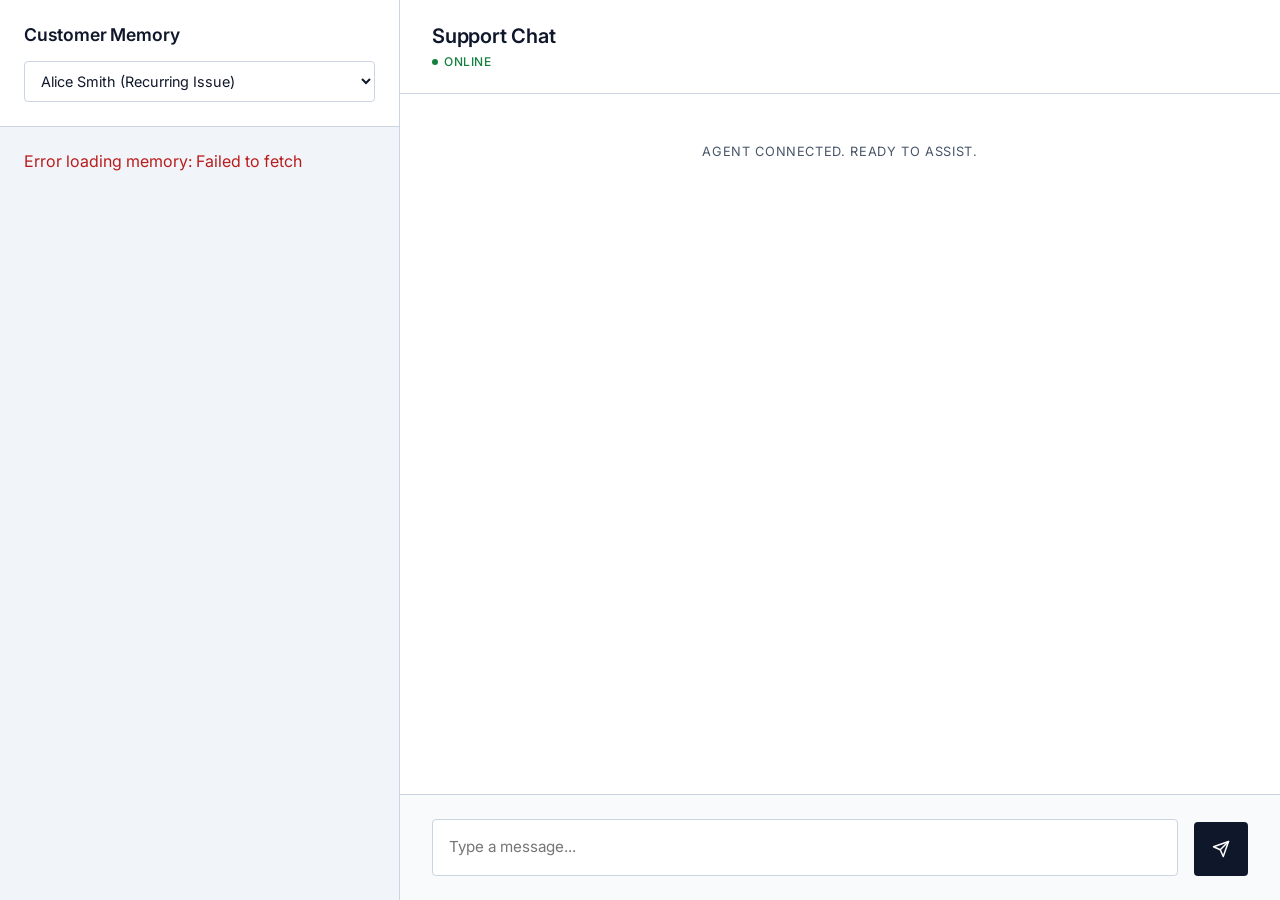
==== frontend/index.html @ 828a056e "Initial commit: Customer Support Agent UI and Backend" ====
<!DOCTYPE html>
<html lang="en">
<head>
    <meta charset="UTF-8">
    <meta name="viewport" content="width=device-width, initial-scale=1.0">
    <title>AI Support Agent</title>
    <link href="https://fonts.googleapis.com/css2?family=Inter:wght@300;400;500;600;700&display=swap" rel="stylesheet">
    <link rel="stylesheet" href="style.css?v=2">
</head>
<body>
    <div class="app-container">
        <!-- Sidebar / Memory Card -->
        <aside class="memory-panel glass-panel">
            <header>
                <h2>Customer Memory</h2>
                <div class="customer-selector">
                    <select id="customer-select">
                        <option value="cust-101">Alice Smith (Recurring Issue)</option>
                        <option value="cust-102">Bob Jones (Frustrated)</option>
                        <option value="cust-103">Charlie Brown (New Customer)</option>
                        <option value="cust-104">Diana Prince (Normal)</option>
                        <option value="cust-105">Eve Adams (Quirky Env)</option>
                    </select>
                </div>
            </header>
            
            <div class="memory-content" id="memory-content">
                <!-- Populated by JS -->
                <div class="loading-state">Select a customer...</div>
            </div>
        </aside>

        <!-- Main Chat Area -->
        <main class="chat-panel glass-panel">
            <header class="chat-header">
                <div>
                    <h1>Support Chat</h1>
                    <span class="status-indicator">Online</span>
                </div>
                <div id="escalation-banner" class="escalation-banner hidden">
                    <svg width="20" height="20" viewBox="0 0 24 24" fill="none" stroke="currentColor" stroke-width="2" stroke-linecap="round" stroke-linejoin="round"><path d="M10.29 3.86L1.82 18a2 2 0 0 0 1.71 3h16.94a2 2 0 0 0 1.71-3L13.71 3.86a2 2 0 0 0-3.42 0z"></path><line x1="12" y1="9" x2="12" y2="13"></line><line x1="12" y1="17" x2="12.01" y2="17"></line></svg>
                    Escalation Triggered
                </div>
            </header>

            <div class="chat-history" id="chat-history">
                <div class="message system">
                    <p>Agent connected. Ready to assist.</p>
                </div>
            </div>

            <div class="chat-input-area">
                <textarea id="message-input" placeholder="Type a message..." rows="1"></textarea>
                <button id="send-btn" class="primary-btn">
                    <svg width="18" height="18" viewBox="0 0 24 24" fill="none" stroke="currentColor" stroke-width="2" stroke-linecap="round" stroke-linejoin="round"><line x1="22" y1="2" x2="11" y2="13"></line><polygon points="22 2 15 22 11 13 2 9 22 2"></polygon></svg>
                </button>
            </div>
        </main>
    </div>

    <!-- Escalation Modal -->
    <div id="escalation-modal" class="modal-overlay hidden">
        <div class="modal-content glass-panel">
            <h2>Human Handoff Required</h2>
            <div id="escalation-summary" class="markdown-body"></div>
            <button id="close-modal" class="secondary-btn">Close</button>
        </div>
    </div>

    <script src="app.js?v=2"></script>
</body>
</html>
---- frontend/style.css ----
:root {
    --bg-color: #f8fafc;
    --panel-bg: #ffffff;
    --panel-border: #cbd5e1;
    --text-main: #0f172a;
    --text-muted: #475569;
    --accent: #0f172a;
    --accent-hover: #334155;
    --user-msg: #f1f5f9;
    --agent-msg: #ffffff;
    --danger: #b91c1c;
    --success: #15803d;
    --warning: #b45309;
    --warning-bg: #fef3c7;
    --highlight-bg: #e0f2fe;
}

* {
    box-sizing: border-box;
    margin: 0;
    padding: 0;
}

body {
    font-family: 'Inter', -apple-system, BlinkMacSystemFont, "Segoe UI", Roboto, sans-serif;
    background-color: var(--bg-color);
    color: var(--text-main);
    height: 100vh;
    display: flex;
    justify-content: center;
    align-items: center;
    overflow: hidden;
}

.app-container {
    display: flex;
    width: 100vw;
    height: 100vh;
    /* Corporate layout often uses full bleed or very structured grids */
    background: var(--bg-color);
}

/* Crisp Panels */
.glass-panel {
    background: var(--panel-bg);
    border-right: 1px solid var(--panel-border);
    /* Removed rounded corners and shadow for a minimalist corporate look */
}

/* Sidebar / Memory Card */
.memory-panel {
    flex: 1;
    min-width: 320px;
    max-width: 400px;
    display: flex;
    flex-direction: column;
    overflow: hidden;
    background: #f1f5f9;
}

.memory-panel header {
    padding: 24px;
    border-bottom: 1px solid var(--panel-border);
    background: var(--panel-bg);
}

.memory-panel header h2 {
    font-size: 1.1rem;
    font-weight: 600;
    margin-bottom: 16px;
    letter-spacing: -0.01em;
}

select {
    width: 100%;
    padding: 10px 12px;
    background: var(--panel-bg);
    border: 1px solid var(--panel-border);
    border-radius: 4px;
    color: var(--text-main);
    outline: none;
    font-family: inherit;
    font-size: 0.9rem;
    transition: border-color 0.2s;
}

select:focus {
    border-color: var(--accent);
}

.memory-content {
    padding: 24px;
    overflow-y: auto;
    flex: 1;
    display: flex;
    flex-direction: column;
    gap: 24px;
}

/* Info Cards inside Memory */
.info-section h3 {
    font-size: 0.75rem;
    text-transform: uppercase;
    letter-spacing: 0.05em;
    font-weight: 600;
    color: var(--text-muted);
    margin-bottom: 12px;
}

.data-card {
    background: var(--panel-bg);
    border: 1px solid var(--panel-border);
    border-radius: 4px;
    padding: 16px;
    font-size: 0.85rem;
    line-height: 1.5;
    box-shadow: 0 1px 2px rgba(0,0,0,0.02);
    transition: background-color 0.5s ease;
}

.data-card.highlight {
    animation: flashHighlight 2s ease-out;
}

@keyframes flashHighlight {
    0% { background-color: var(--highlight-bg); border-color: #38bdf8; transform: translateX(-4px); }
    10% { transform: translateX(0); }
    100% { background-color: var(--panel-bg); border-color: var(--panel-border); }
}

.badge {
    display: inline-block;
    padding: 4px 8px;
    border-radius: 4px;
    font-size: 0.7rem;
    font-weight: 600;
    background: #e2e8f0;
    color: var(--text-main);
    text-transform: uppercase;
    letter-spacing: 0.02em;
}
.badge.danger { background: #fee2e2; color: var(--danger); }
.badge.warning { background: #fef3c7; color: var(--warning); }

/* Main Chat Area */
.chat-panel {
    flex: 2;
    display: flex;
    flex-direction: column;
    border-right: none;
    background: var(--panel-bg);
}

.chat-header {
    padding: 24px 32px;
    border-bottom: 1px solid var(--panel-border);
    display: flex;
    justify-content: space-between;
    align-items: center;
}

.chat-header h1 {
    font-size: 1.25rem;
    font-weight: 600;
    letter-spacing: -0.01em;
}

.status-indicator {
    font-size: 0.75rem;
    font-weight: 500;
    color: var(--success);
    display: flex;
    align-items: center;
    gap: 6px;
    margin-top: 6px;
    text-transform: uppercase;
    letter-spacing: 0.05em;
}
.status-indicator::before {
    content: '';
    width: 6px;
    height: 6px;
    background: var(--success);
    border-radius: 50%;
}

.escalation-banner {
    display: flex;
    align-items: center;
    gap: 8px;
    background: var(--warning-bg);
    color: var(--warning);
    padding: 10px 16px;
    border-radius: 4px;
    border: 1px solid #fcd34d;
    font-size: 0.85rem;
    font-weight: 600;
    box-shadow: 0 1px 3px rgba(0,0,0,0.05);
}
.escalation-banner.hidden {
    display: none;
}

.chat-history {
    flex: 1;
    padding: 32px;
    overflow-y: auto;
    display: flex;
    flex-direction: column;
    gap: 24px;
    background: var(--panel-bg);
}

.message {
    max-width: 75%;
    padding: 16px 20px;
    border-radius: 4px;
    line-height: 1.6;
    font-size: 0.9rem;
    animation: fadeIn 0.2s ease-out;
}

.message p { margin-bottom: 12px; }
.message p:last-child { margin-bottom: 0; }

.message.user {
    align-self: flex-end;
    background: var(--user-msg);
    border: 1px solid var(--panel-border);
    color: var(--text-main);
}

.message.agent {
    align-self: flex-start;
    background: var(--agent-msg);
    border: 1px solid var(--panel-border);
    box-shadow: 0 1px 2px rgba(0,0,0,0.02);
}

.message.system {
    align-self: center;
    background: transparent;
    color: var(--text-muted);
    font-size: 0.8rem;
    border: none;
    text-transform: uppercase;
    letter-spacing: 0.05em;
}

.chat-input-area {
    padding: 24px 32px;
    border-top: 1px solid var(--panel-border);
    display: flex;
    gap: 16px;
    align-items: flex-end;
    background: var(--bg-color);
}

textarea {
    flex: 1;
    background: var(--panel-bg);
    border: 1px solid var(--panel-border);
    border-radius: 4px;
    color: var(--text-main);
    padding: 16px;
    font-family: inherit;
    font-size: 0.95rem;
    resize: none;
    outline: none;
    transition: border-color 0.2s;
    line-height: 1.5;
}
textarea:focus {
    border-color: var(--accent);
    box-shadow: 0 0 0 1px var(--accent);
}

.primary-btn {
    background: var(--accent);
    color: white;
    border: none;
    border-radius: 4px;
    width: 54px;
    height: 54px;
    display: flex;
    justify-content: center;
    align-items: center;
    cursor: pointer;
    transition: background-color 0.2s;
}
.primary-btn:hover {
    background: var(--accent-hover);
}
.primary-btn:disabled {
    background: var(--panel-border);
    cursor: not-allowed;
}

/* Typing Indicator Dots */
.typing-dots {
    display: flex;
    gap: 4px;
    align-items: center;
    height: 20px;
}
.typing-dots span {
    width: 6px;
    height: 6px;
    background: var(--text-muted);
    border-radius: 50%;
    animation: bounce 1.4s infinite ease-in-out both;
}
.typing-dots span:nth-child(1) { animation-delay: -0.32s; }
.typing-dots span:nth-child(2) { animation-delay: -0.16s; }

@keyframes bounce {
    0%, 80%, 100% { transform: scale(0); }
    40% { transform: scale(1); }
}

/* Modal */
.modal-overlay {
    position: fixed;
    top: 0; left: 0; right: 0; bottom: 0;
    background: rgba(15, 23, 42, 0.4);
    backdrop-filter: blur(4px);
    display: flex;
    justify-content: center;
    align-items: center;
    z-index: 100;
}
.modal-overlay.hidden {
    display: none;
}
.modal-content {
    background: var(--panel-bg);
    padding: 40px;
    width: 90%;
    max-width: 500px;
    border-radius: 6px;
    box-shadow: 0 20px 25px -5px rgba(0, 0, 0, 0.1), 0 10px 10px -5px rgba(0, 0, 0, 0.04);
    border: 1px solid var(--panel-border);
}
.modal-content h2 {
    color: var(--warning);
    margin-bottom: 24px;
    font-size: 1.25rem;
    font-weight: 600;
}
.markdown-body {
    white-space: pre-wrap;
    line-height: 1.6;
    margin-bottom: 32px;
    background: var(--bg-color);
    padding: 20px;
    border-radius: 4px;
    border: 1px solid var(--panel-border);
    font-size: 0.9rem;
}

.secondary-btn {
    background: transparent;
    color: var(--text-main);
    border: 1px solid var(--panel-border);
    padding: 10px 24px;
    border-radius: 4px;
    cursor: pointer;
    font-weight: 500;
    transition: 0.2s;
    width: 100%;
}
.secondary-btn:hover {
    background: var(--bg-color);
}

@keyframes fadeIn {
    from { opacity: 0; transform: translateY(4px); }
    to { opacity: 1; transform: translateY(0); }
}
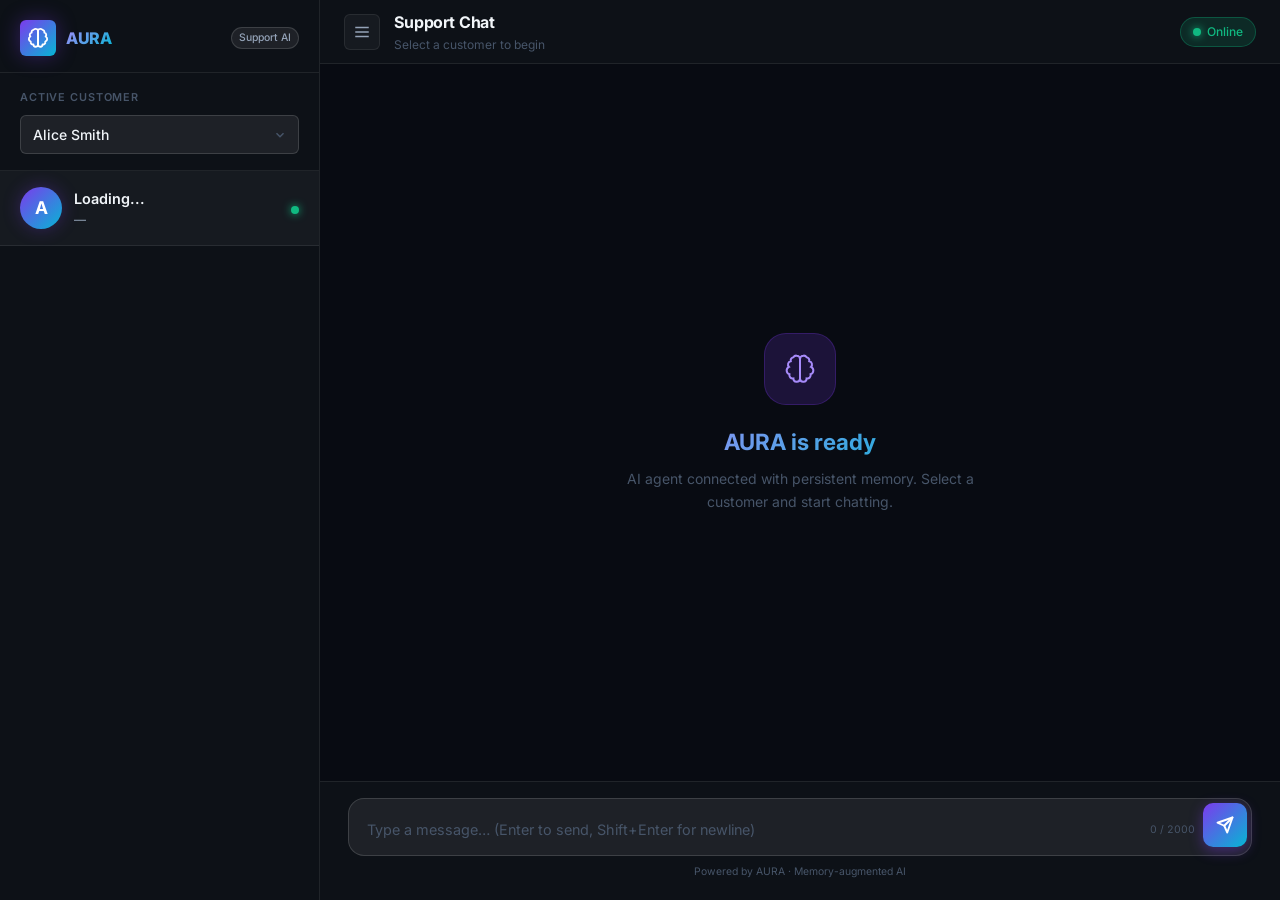
==== commit b0b482bb: "feat: premium dark UI redesign with glassmorphism and full backend connectivity" ====
--- a/frontend/index.html
+++ b/frontend/index.html
@@ -3,70 +3,199 @@
 <head>
     <meta charset="UTF-8">
     <meta name="viewport" content="width=device-width, initial-scale=1.0">
-    <title>AI Support Agent</title>
-    <link href="https://fonts.googleapis.com/css2?family=Inter:wght@300;400;500;600;700&display=swap" rel="stylesheet">
-    <link rel="stylesheet" href="style.css?v=2">
+    <title>AURA — AI Customer Support Agent</title>
+    <meta name="description" content="AURA: AI-powered customer support agent with persistent memory, smart escalation, and real-time context awareness.">
+    <link href="https://fonts.googleapis.com/css2?family=Inter:wght@300;400;500;600;700;800&family=JetBrains+Mono:wght@400;500&display=swap" rel="stylesheet">
+    <link rel="stylesheet" href="style.css">
 </head>
 <body>
-    <div class="app-container">
-        <!-- Sidebar / Memory Card -->
-        <aside class="memory-panel glass-panel">
-            <header>
-                <h2>Customer Memory</h2>
-                <div class="customer-selector">
+    <div class="app-wrapper">
+
+        <!-- ── Sidebar ─────────────────────────────────────────── -->
+        <aside class="sidebar" id="sidebar">
+
+            <!-- Brand -->
+            <div class="brand">
+                <div class="brand-icon">
+                    <svg width="22" height="22" viewBox="0 0 24 24" fill="none" stroke="currentColor" stroke-width="2" stroke-linecap="round" stroke-linejoin="round">
+                        <path d="M9.5 2A2.5 2.5 0 0 1 12 4.5v15a2.5 2.5 0 0 1-4.96-.46 2.5 2.5 0 0 1-2.96-3.08 3 3 0 0 1-.34-5.58 2.5 2.5 0 0 1 1.32-4.24 2.5 2.5 0 0 1 1.98-3A2.5 2.5 0 0 1 9.5 2Z"/>
+                        <path d="M14.5 2A2.5 2.5 0 0 0 12 4.5v15a2.5 2.5 0 0 0 4.96-.46 2.5 2.5 0 0 0 2.96-3.08 3 3 0 0 0 .34-5.58 2.5 2.5 0 0 0-1.32-4.24 2.5 2.5 0 0 0-1.98-3A2.5 2.5 0 0 0 14.5 2Z"/>
+                    </svg>
+                </div>
+                <span class="brand-name">AURA</span>
+                <span class="brand-tag">Support AI</span>
+            </div>
+
+            <!-- Customer Selector -->
+            <div class="sidebar-section">
+                <label class="section-label">Active Customer</label>
+                <div class="select-wrapper">
                     <select id="customer-select">
-                        <option value="cust-101">Alice Smith (Recurring Issue)</option>
-                        <option value="cust-102">Bob Jones (Frustrated)</option>
-                        <option value="cust-103">Charlie Brown (New Customer)</option>
-                        <option value="cust-104">Diana Prince (Normal)</option>
-                        <option value="cust-105">Eve Adams (Quirky Env)</option>
+                        <option value="cust-101">Alice Smith</option>
+                        <option value="cust-102">Bob Jones</option>
+                        <option value="cust-103">Charlie Brown</option>
+                        <option value="cust-104">Diana Prince</option>
+                        <option value="cust-105">Eve Adams</option>
                     </select>
+                    <svg class="select-chevron" width="14" height="14" viewBox="0 0 24 24" fill="none" stroke="currentColor" stroke-width="2.5"><polyline points="6 9 12 15 18 9"></polyline></svg>
+                </div>
+            </div>
+
+            <!-- Customer Profile Card -->
+            <div class="profile-card" id="profile-card">
+                <div class="profile-avatar" id="profile-avatar">A</div>
+                <div class="profile-info">
+                    <div class="profile-name" id="profile-name">Loading...</div>
+                    <div class="profile-meta" id="profile-plan">—</div>
+                </div>
+                <div class="profile-status">
+                    <div class="status-dot online"></div>
+                </div>
+            </div>
+
+            <!-- Environment Info -->
+            <div class="sidebar-section" id="env-section" style="display:none">
+                <label class="section-label">
+                    <svg width="12" height="12" viewBox="0 0 24 24" fill="none" stroke="currentColor" stroke-width="2"><rect x="2" y="3" width="20" height="14" rx="2"/><line x1="8" y1="21" x2="16" y2="21"/><line x1="12" y1="17" x2="12" y2="21"/></svg>
+                    Environment
+                </label>
+                <div class="env-grid" id="env-grid"></div>
+            </div>
+
+            <!-- Frustration Meter -->
+            <div class="sidebar-section" id="frustration-section" style="display:none">
+                <label class="section-label">
+                    <svg width="12" height="12" viewBox="0 0 24 24" fill="none" stroke="currentColor" stroke-width="2"><circle cx="12" cy="12" r="10"/><path d="M8 15s1.5 2 4 2 4-2 4-2"/><line x1="9" y1="9" x2="9.01" y2="9"/><line x1="15" y1="9" x2="15.01" y2="9"/></svg>
+                    Sentiment Score
+                </label>
+                <div class="frustration-meter">
+                    <div class="meter-bar">
+                        <div class="meter-fill" id="meter-fill"></div>
+                    </div>
+                    <div class="meter-labels">
+                        <span>Calm</span>
+                        <span id="frustration-value">—</span>
+                        <span>Critical</span>
+                    </div>
+                </div>
+            </div>
+
+            <!-- Memory Facts -->
+            <div class="sidebar-section memory-section" id="facts-section" style="display:none">
+                <label class="section-label">
+                    <svg width="12" height="12" viewBox="0 0 24 24" fill="none" stroke="currentColor" stroke-width="2"><path d="M9.5 2A2.5 2.5 0 0 1 12 4.5v15a2.5 2.5 0 0 1-4.96-.46 2.5 2.5 0 0 1-2.96-3.08 3 3 0 0 1-.34-5.58 2.5 2.5 0 0 1 1.32-4.24 2.5 2.5 0 0 1 1.98-3A2.5 2.5 0 0 1 9.5 2Z"/><path d="M14.5 2A2.5 2.5 0 0 0 12 4.5v15a2.5 2.5 0 0 0 4.96-.46 2.5 2.5 0 0 0 2.96-3.08 3 3 0 0 0 .34-5.58 2.5 2.5 0 0 0-1.32-4.24 2.5 2.5 0 0 0-1.98-3A2.5 2.5 0 0 0 14.5 2Z"/></svg>
+                    Memory Facts
+                    <span class="facts-count" id="facts-count">0</span>
+                </label>
+                <div class="facts-list" id="facts-list"></div>
+            </div>
+
+            <!-- Recent Tickets -->
+            <div class="sidebar-section" id="tickets-section" style="display:none">
+                <label class="section-label">
+                    <svg width="12" height="12" viewBox="0 0 24 24" fill="none" stroke="currentColor" stroke-width="2"><path d="M14.5 2H6a2 2 0 0 0-2 2v16a2 2 0 0 0 2 2h12a2 2 0 0 0 2-2V7.5L14.5 2z"/><polyline points="14 2 14 8 20 8"/></svg>
+                    Recent Tickets
+                </label>
+                <div class="tickets-list" id="tickets-list"></div>
+            </div>
+
+            <!-- Loading State -->
+            <div class="sidebar-loading" id="sidebar-loading">
+                <div class="pulse-ring"></div>
+                <span>Loading customer data…</span>
+            </div>
+        </aside>
+
+        <!-- ── Main Chat ────────────────────────────────────────── -->
+        <main class="chat-main">
+
+            <!-- Header -->
+            <header class="chat-header">
+                <div class="header-left">
+                    <button class="sidebar-toggle" id="sidebar-toggle" title="Toggle sidebar">
+                        <svg width="18" height="18" viewBox="0 0 24 24" fill="none" stroke="currentColor" stroke-width="2"><line x1="3" y1="12" x2="21" y2="12"/><line x1="3" y1="6" x2="21" y2="6"/><line x1="3" y1="18" x2="21" y2="18"/></svg>
+                    </button>
+                    <div class="header-title">
+                        <h1>Support Chat</h1>
+                        <div class="header-subtitle" id="header-customer-name">Select a customer to begin</div>
+                    </div>
+                </div>
+                <div class="header-right">
+                    <div class="online-pill" id="online-status">
+                        <span class="status-dot online"></span>
+                        <span>Online</span>
+                    </div>
+                    <div id="escalation-banner" class="escalation-pill hidden">
+                        <svg width="14" height="14" viewBox="0 0 24 24" fill="none" stroke="currentColor" stroke-width="2.5"><path d="M10.29 3.86L1.82 18a2 2 0 0 0 1.71 3h16.94a2 2 0 0 0 1.71-3L13.71 3.86a2 2 0 0 0-3.42 0z"/><line x1="12" y1="9" x2="12" y2="13"/><line x1="12" y1="17" x2="12.01" y2="17"/></svg>
+                        Escalation Triggered
+                    </div>
                 </div>
             </header>
-            
-            <div class="memory-content" id="memory-content">
-                <!-- Populated by JS -->
-                <div class="loading-state">Select a customer...</div>
-            </div>
-        </aside>
-
-        <!-- Main Chat Area -->
-        <main class="chat-panel glass-panel">
-            <header class="chat-header">
-                <div>
-                    <h1>Support Chat</h1>
-                    <span class="status-indicator">Online</span>
-                </div>
-                <div id="escalation-banner" class="escalation-banner hidden">
-                    <svg width="20" height="20" viewBox="0 0 24 24" fill="none" stroke="currentColor" stroke-width="2" stroke-linecap="round" stroke-linejoin="round"><path d="M10.29 3.86L1.82 18a2 2 0 0 0 1.71 3h16.94a2 2 0 0 0 1.71-3L13.71 3.86a2 2 0 0 0-3.42 0z"></path><line x1="12" y1="9" x2="12" y2="13"></line><line x1="12" y1="17" x2="12.01" y2="17"></line></svg>
-                    Escalation Triggered
-                </div>
-            </header>
-
-            <div class="chat-history" id="chat-history">
-                <div class="message system">
-                    <p>Agent connected. Ready to assist.</p>
-                </div>
-            </div>
-
-            <div class="chat-input-area">
-                <textarea id="message-input" placeholder="Type a message..." rows="1"></textarea>
-                <button id="send-btn" class="primary-btn">
-                    <svg width="18" height="18" viewBox="0 0 24 24" fill="none" stroke="currentColor" stroke-width="2" stroke-linecap="round" stroke-linejoin="round"><line x1="22" y1="2" x2="11" y2="13"></line><polygon points="22 2 15 22 11 13 2 9 22 2"></polygon></svg>
-                </button>
+
+            <!-- Chat Messages -->
+            <div class="chat-messages" id="chat-history">
+                <div class="welcome-state" id="welcome-state">
+                    <div class="welcome-icon">
+                        <svg width="32" height="32" viewBox="0 0 24 24" fill="none" stroke="currentColor" stroke-width="1.5">
+                            <path d="M9.5 2A2.5 2.5 0 0 1 12 4.5v15a2.5 2.5 0 0 1-4.96-.46 2.5 2.5 0 0 1-2.96-3.08 3 3 0 0 1-.34-5.58 2.5 2.5 0 0 1 1.32-4.24 2.5 2.5 0 0 1 1.98-3A2.5 2.5 0 0 1 9.5 2Z"/>
+                            <path d="M14.5 2A2.5 2.5 0 0 0 12 4.5v15a2.5 2.5 0 0 0 4.96-.46 2.5 2.5 0 0 0 2.96-3.08 3 3 0 0 0 .34-5.58 2.5 2.5 0 0 0-1.32-4.24 2.5 2.5 0 0 0-1.98-3A2.5 2.5 0 0 0 14.5 2Z"/>
+                        </svg>
+                    </div>
+                    <h2>AURA is ready</h2>
+                    <p>AI agent connected with persistent memory. Select a customer and start chatting.</p>
+                </div>
+            </div>
+
+            <!-- Input Area -->
+            <div class="chat-input-bar">
+                <div class="input-wrapper">
+                    <textarea
+                        id="message-input"
+                        placeholder="Type a message… (Enter to send, Shift+Enter for newline)"
+                        rows="1"
+                        maxlength="2000"
+                    ></textarea>
+                    <div class="input-actions">
+                        <span class="char-count" id="char-count">0 / 2000</span>
+                        <button id="send-btn" class="send-btn" title="Send message">
+                            <svg width="18" height="18" viewBox="0 0 24 24" fill="none" stroke="currentColor" stroke-width="2.5" stroke-linecap="round" stroke-linejoin="round">
+                                <line x1="22" y1="2" x2="11" y2="13"/>
+                                <polygon points="22 2 15 22 11 13 2 9 22 2"/>
+                            </svg>
+                        </button>
+                    </div>
+                </div>
+                <p class="input-hint">Powered by AURA · Memory-augmented AI</p>
             </div>
         </main>
     </div>
 
-    <!-- Escalation Modal -->
+    <!-- ── Escalation Modal ─────────────────────────────────────── -->
     <div id="escalation-modal" class="modal-overlay hidden">
-        <div class="modal-content glass-panel">
-            <h2>Human Handoff Required</h2>
-            <div id="escalation-summary" class="markdown-body"></div>
-            <button id="close-modal" class="secondary-btn">Close</button>
+        <div class="modal-box">
+            <div class="modal-header">
+                <div class="modal-icon warning">
+                    <svg width="22" height="22" viewBox="0 0 24 24" fill="none" stroke="currentColor" stroke-width="2.5"><path d="M10.29 3.86L1.82 18a2 2 0 0 0 1.71 3h16.94a2 2 0 0 0 1.71-3L13.71 3.86a2 2 0 0 0-3.42 0z"/><line x1="12" y1="9" x2="12" y2="13"/><line x1="12" y1="17" x2="12.01" y2="17"/></svg>
+                </div>
+                <div>
+                    <h2>Human Handoff Required</h2>
+                    <p class="modal-sub">This conversation has been flagged for escalation</p>
+                </div>
+                <button class="modal-close" id="close-modal">
+                    <svg width="18" height="18" viewBox="0 0 24 24" fill="none" stroke="currentColor" stroke-width="2.5"><line x1="18" y1="6" x2="6" y2="18"/><line x1="6" y1="6" x2="18" y2="18"/></svg>
+                </button>
+            </div>
+            <div class="modal-body">
+                <label class="section-label" style="margin-bottom:12px; display:block">Handoff Summary</label>
+                <div id="escalation-summary" class="summary-box"></div>
+            </div>
+            <div class="modal-footer">
+                <button id="close-modal-btn" class="btn-secondary">Dismiss</button>
+                <button class="btn-primary" onclick="document.getElementById('escalation-modal').classList.add('hidden')">Acknowledge</button>
+            </div>
         </div>
     </div>
 
-    <script src="app.js?v=2"></script>
+    <script src="app.js"></script>
 </body>
 </html>
--- a/frontend/style.css
+++ b/frontend/style.css
@@ -1,379 +1,726 @@
+/* ─── Design Tokens ─────────────────────────────────────────── */
 :root {
-    --bg-color: #f8fafc;
-    --panel-bg: #ffffff;
-    --panel-border: #cbd5e1;
-    --text-main: #0f172a;
-    --text-muted: #475569;
-    --accent: #0f172a;
-    --accent-hover: #334155;
-    --user-msg: #f1f5f9;
-    --agent-msg: #ffffff;
-    --danger: #b91c1c;
-    --success: #15803d;
-    --warning: #b45309;
-    --warning-bg: #fef3c7;
-    --highlight-bg: #e0f2fe;
-}
-
-* {
-    box-sizing: border-box;
-    margin: 0;
-    padding: 0;
-}
+    --bg:           #080b12;
+    --bg-2:         #0d1117;
+    --bg-3:         #111827;
+    --surface:      rgba(255,255,255,0.04);
+    --surface-2:    rgba(255,255,255,0.07);
+    --border:       rgba(255,255,255,0.08);
+    --border-2:     rgba(255,255,255,0.14);
+
+    --purple:       #7c3aed;
+    --purple-light: #a78bfa;
+    --purple-dim:   rgba(124,58,237,0.18);
+    --cyan:         #06b6d4;
+    --cyan-dim:     rgba(6,182,212,0.15);
+    --green:        #10b981;
+    --green-dim:    rgba(16,185,129,0.15);
+    --amber:        #f59e0b;
+    --amber-dim:    rgba(245,158,11,0.15);
+    --red:          #ef4444;
+    --red-dim:      rgba(239,68,68,0.15);
+
+    --text:         #f1f5f9;
+    --text-2:       #94a3b8;
+    --text-3:       #475569;
+
+    --radius-sm:    6px;
+    --radius:       10px;
+    --radius-lg:    16px;
+    --radius-xl:    22px;
+
+    --sidebar-w:    320px;
+    --header-h:     64px;
+}
+
+/* ─── Reset ─────────────────────────────────────────────────── */
+*, *::before, *::after { box-sizing: border-box; margin: 0; padding: 0; }
+
+html, body { height: 100%; }
 
 body {
-    font-family: 'Inter', -apple-system, BlinkMacSystemFont, "Segoe UI", Roboto, sans-serif;
-    background-color: var(--bg-color);
-    color: var(--text-main);
+    font-family: 'Inter', -apple-system, BlinkMacSystemFont, sans-serif;
+    background: var(--bg);
+    color: var(--text);
+    overflow: hidden;
+    line-height: 1.5;
+    -webkit-font-smoothing: antialiased;
+}
+
+/* ─── Layout ─────────────────────────────────────────────────── */
+.app-wrapper {
+    display: flex;
     height: 100vh;
-    display: flex;
+    width: 100vw;
+    overflow: hidden;
+}
+
+/* ─── Sidebar ────────────────────────────────────────────────── */
+.sidebar {
+    width: var(--sidebar-w);
+    min-width: var(--sidebar-w);
+    height: 100%;
+    background: var(--bg-2);
+    border-right: 1px solid var(--border);
+    display: flex;
+    flex-direction: column;
+    overflow-y: auto;
+    overflow-x: hidden;
+    transition: transform 0.3s cubic-bezier(.4,0,.2,1), min-width 0.3s, width 0.3s;
+    scrollbar-width: thin;
+    scrollbar-color: var(--border-2) transparent;
+    flex-shrink: 0;
+}
+
+.sidebar.collapsed {
+    width: 0;
+    min-width: 0;
+    overflow: hidden;
+}
+
+.sidebar::-webkit-scrollbar { width: 4px; }
+.sidebar::-webkit-scrollbar-track { background: transparent; }
+.sidebar::-webkit-scrollbar-thumb { background: var(--border-2); border-radius: 4px; }
+
+/* Brand */
+.brand {
+    display: flex;
+    align-items: center;
+    gap: 10px;
+    padding: 20px 20px 16px;
+    border-bottom: 1px solid var(--border);
+}
+.brand-icon {
+    width: 36px; height: 36px;
+    background: linear-gradient(135deg, var(--purple), var(--cyan));
+    border-radius: var(--radius-sm);
+    display: flex; align-items: center; justify-content: center;
+    color: white;
+    flex-shrink: 0;
+    box-shadow: 0 0 20px rgba(124,58,237,0.35);
+}
+.brand-name {
+    font-size: 1rem;
+    font-weight: 800;
+    letter-spacing: -0.02em;
+    background: linear-gradient(135deg, var(--purple-light), var(--cyan));
+    -webkit-background-clip: text;
+    -webkit-text-fill-color: transparent;
+}
+.brand-tag {
+    font-size: 0.65rem;
+    font-weight: 500;
+    background: var(--surface-2);
+    border: 1px solid var(--border-2);
+    color: var(--text-2);
+    padding: 2px 7px;
+    border-radius: 20px;
+    margin-left: auto;
+    flex-shrink: 0;
+}
+
+/* Sidebar Sections */
+.sidebar-section {
+    padding: 16px 20px;
+    border-bottom: 1px solid var(--border);
+}
+
+.section-label {
+    display: flex;
+    align-items: center;
+    gap: 6px;
+    font-size: 0.68rem;
+    font-weight: 600;
+    text-transform: uppercase;
+    letter-spacing: 0.08em;
+    color: var(--text-3);
+    margin-bottom: 10px;
+}
+
+/* Select */
+.select-wrapper {
+    position: relative;
+}
+.select-wrapper select {
+    width: 100%;
+    padding: 10px 36px 10px 12px;
+    background: var(--surface-2);
+    border: 1px solid var(--border-2);
+    border-radius: var(--radius-sm);
+    color: var(--text);
+    font-family: inherit;
+    font-size: 0.875rem;
+    font-weight: 500;
+    outline: none;
+    appearance: none;
+    cursor: pointer;
+    transition: border-color 0.2s, box-shadow 0.2s;
+}
+.select-wrapper select:focus {
+    border-color: var(--purple);
+    box-shadow: 0 0 0 3px var(--purple-dim);
+}
+.select-wrapper select option { background: var(--bg-3); }
+.select-chevron {
+    position: absolute; right: 12px; top: 50%;
+    transform: translateY(-50%);
+    color: var(--text-3);
+    pointer-events: none;
+}
+
+/* Profile Card */
+.profile-card {
+    display: flex;
+    align-items: center;
+    gap: 12px;
+    padding: 16px 20px;
+    border-bottom: 1px solid var(--border);
+    background: var(--surface);
+}
+.profile-avatar {
+    width: 42px; height: 42px;
+    border-radius: 50%;
+    background: linear-gradient(135deg, var(--purple), var(--cyan));
+    display: flex; align-items: center; justify-content: center;
+    font-size: 1.1rem;
+    font-weight: 700;
+    color: white;
+    flex-shrink: 0;
+    box-shadow: 0 0 18px rgba(124,58,237,0.3);
+}
+.profile-info { flex: 1; overflow: hidden; }
+.profile-name {
+    font-size: 0.9rem;
+    font-weight: 600;
+    white-space: nowrap;
+    overflow: hidden;
+    text-overflow: ellipsis;
+}
+.profile-meta { font-size: 0.75rem; color: var(--text-2); margin-top: 2px; }
+.profile-status { flex-shrink: 0; }
+
+.status-dot {
+    width: 8px; height: 8px;
+    border-radius: 50%;
+    display: inline-block;
+}
+.status-dot.online { background: var(--green); box-shadow: 0 0 8px var(--green); }
+.status-dot.away   { background: var(--amber); }
+.status-dot.busy   { background: var(--red); }
+
+/* Environment Grid */
+.env-grid {
+    display: grid;
+    grid-template-columns: 1fr 1fr;
+    gap: 8px;
+}
+.env-chip {
+    background: var(--surface);
+    border: 1px solid var(--border);
+    border-radius: var(--radius-sm);
+    padding: 8px 10px;
+}
+.env-chip-label { font-size: 0.63rem; color: var(--text-3); text-transform: uppercase; letter-spacing: 0.06em; }
+.env-chip-value { font-size: 0.78rem; color: var(--text); font-weight: 500; margin-top: 2px; white-space: nowrap; overflow: hidden; text-overflow: ellipsis; }
+
+/* Frustration Meter */
+.frustration-meter { padding-top: 4px; }
+.meter-bar {
+    height: 6px;
+    background: var(--surface-2);
+    border-radius: 10px;
+    overflow: hidden;
+    margin-bottom: 6px;
+}
+.meter-fill {
+    height: 100%;
+    border-radius: 10px;
+    transition: width 0.6s cubic-bezier(.4,0,.2,1), background 0.6s;
+    width: 0%;
+}
+.meter-labels {
+    display: flex;
+    justify-content: space-between;
+    font-size: 0.65rem;
+    color: var(--text-3);
+}
+#frustration-value { color: var(--text-2); font-weight: 600; }
+
+/* Facts */
+.memory-section { flex: 1; }
+.facts-count {
+    margin-left: auto;
+    background: var(--purple-dim);
+    color: var(--purple-light);
+    font-size: 0.65rem;
+    font-weight: 700;
+    padding: 1px 7px;
+    border-radius: 20px;
+    border: 1px solid rgba(124,58,237,0.3);
+}
+.facts-list { display: flex; flex-direction: column; gap: 8px; }
+.fact-card {
+    background: var(--surface);
+    border: 1px solid var(--border);
+    border-radius: var(--radius-sm);
+    padding: 10px 12px;
+    font-size: 0.8rem;
+    line-height: 1.5;
+    color: var(--text-2);
+    transition: border-color 0.3s;
+    animation: fadeSlideIn 0.4s ease-out;
+}
+.fact-card.new-fact {
+    border-color: var(--cyan);
+    background: var(--cyan-dim);
+    animation: newFactFlash 2.5s ease-out forwards;
+}
+@keyframes newFactFlash {
+    0%   { border-color: var(--cyan); background: var(--cyan-dim); }
+    100% { border-color: var(--border); background: var(--surface); }
+}
+.fact-type-badge {
+    display: inline-block;
+    font-size: 0.58rem;
+    font-weight: 700;
+    text-transform: uppercase;
+    letter-spacing: 0.07em;
+    padding: 2px 7px;
+    border-radius: 20px;
+    margin-bottom: 5px;
+    background: var(--surface-2);
+    color: var(--text-3);
+    border: 1px solid var(--border);
+}
+.fact-type-badge.worked_solution  { background: var(--green-dim); color: var(--green); border-color: rgba(16,185,129,0.3); }
+.fact-type-badge.failed_solution  { background: var(--red-dim); color: var(--red); border-color: rgba(239,68,68,0.3); }
+.fact-type-badge.env_detail       { background: var(--cyan-dim); color: var(--cyan); border-color: rgba(6,182,212,0.3); }
+.fact-type-badge.preference       { background: var(--purple-dim); color: var(--purple-light); border-color: rgba(124,58,237,0.3); }
+
+/* Tickets */
+.tickets-list { display: flex; flex-direction: column; gap: 8px; }
+.ticket-card {
+    background: var(--surface);
+    border: 1px solid var(--border);
+    border-radius: var(--radius-sm);
+    padding: 10px 12px;
+}
+.ticket-issue { font-size: 0.82rem; font-weight: 500; color: var(--text); }
+.ticket-status {
+    font-size: 0.7rem;
+    color: var(--text-3);
+    margin-top: 4px;
+    text-transform: capitalize;
+}
+
+/* Sidebar Loading */
+.sidebar-loading {
+    display: flex;
+    flex-direction: column;
+    align-items: center;
     justify-content: center;
+    gap: 12px;
+    padding: 32px 20px;
+    color: var(--text-3);
+    font-size: 0.8rem;
+}
+.pulse-ring {
+    width: 28px; height: 28px;
+    border: 2px solid var(--purple-dim);
+    border-top-color: var(--purple);
+    border-radius: 50%;
+    animation: spin 1s linear infinite;
+}
+@keyframes spin { to { transform: rotate(360deg); } }
+
+/* ─── Chat Main ───────────────────────────────────────────────── */
+.chat-main {
+    flex: 1;
+    display: flex;
+    flex-direction: column;
+    height: 100vh;
+    overflow: hidden;
+    background: var(--bg);
+}
+
+/* Header */
+.chat-header {
+    height: var(--header-h);
+    padding: 0 24px;
+    border-bottom: 1px solid var(--border);
+    display: flex;
     align-items: center;
-    overflow: hidden;
-}
-
-.app-container {
-    display: flex;
-    width: 100vw;
-    height: 100vh;
-    /* Corporate layout often uses full bleed or very structured grids */
-    background: var(--bg-color);
-}
-
-/* Crisp Panels */
-.glass-panel {
-    background: var(--panel-bg);
-    border-right: 1px solid var(--panel-border);
-    /* Removed rounded corners and shadow for a minimalist corporate look */
-}
-
-/* Sidebar / Memory Card */
-.memory-panel {
+    justify-content: space-between;
+    background: var(--bg-2);
+    flex-shrink: 0;
+}
+.header-left { display: flex; align-items: center; gap: 14px; }
+.sidebar-toggle {
+    width: 36px; height: 36px;
+    background: var(--surface);
+    border: 1px solid var(--border);
+    border-radius: var(--radius-sm);
+    color: var(--text-2);
+    cursor: pointer;
+    display: flex; align-items: center; justify-content: center;
+    transition: background 0.2s, color 0.2s;
+}
+.sidebar-toggle:hover { background: var(--surface-2); color: var(--text); }
+
+.header-title h1 {
+    font-size: 1rem;
+    font-weight: 700;
+    letter-spacing: -0.01em;
+    color: var(--text);
+}
+.header-subtitle { font-size: 0.75rem; color: var(--text-3); margin-top: 2px; }
+
+.header-right { display: flex; align-items: center; gap: 10px; }
+
+.online-pill {
+    display: flex; align-items: center; gap: 6px;
+    background: var(--green-dim);
+    border: 1px solid rgba(16,185,129,0.3);
+    border-radius: 20px;
+    padding: 5px 12px;
+    font-size: 0.75rem;
+    font-weight: 500;
+    color: var(--green);
+}
+.escalation-pill {
+    display: flex; align-items: center; gap: 6px;
+    background: var(--amber-dim);
+    border: 1px solid rgba(245,158,11,0.4);
+    border-radius: 20px;
+    padding: 5px 12px;
+    font-size: 0.75rem;
+    font-weight: 600;
+    color: var(--amber);
+    animation: pulseWarning 2s infinite;
+}
+.escalation-pill.hidden { display: none; }
+@keyframes pulseWarning {
+    0%, 100% { box-shadow: 0 0 0 0 rgba(245,158,11,0.3); }
+    50% { box-shadow: 0 0 0 6px rgba(245,158,11,0); }
+}
+
+/* Chat Messages */
+.chat-messages {
     flex: 1;
-    min-width: 320px;
-    max-width: 400px;
+    overflow-y: auto;
+    padding: 32px 28px;
     display: flex;
     flex-direction: column;
-    overflow: hidden;
-    background: #f1f5f9;
-}
-
-.memory-panel header {
-    padding: 24px;
-    border-bottom: 1px solid var(--panel-border);
-    background: var(--panel-bg);
-}
-
-.memory-panel header h2 {
-    font-size: 1.1rem;
-    font-weight: 600;
-    margin-bottom: 16px;
-    letter-spacing: -0.01em;
-}
-
-select {
-    width: 100%;
-    padding: 10px 12px;
-    background: var(--panel-bg);
-    border: 1px solid var(--panel-border);
-    border-radius: 4px;
-    color: var(--text-main);
+    gap: 20px;
+    scrollbar-width: thin;
+    scrollbar-color: var(--border) transparent;
+}
+.chat-messages::-webkit-scrollbar { width: 4px; }
+.chat-messages::-webkit-scrollbar-track { background: transparent; }
+.chat-messages::-webkit-scrollbar-thumb { background: var(--border-2); border-radius: 4px; }
+
+/* Welcome State */
+.welcome-state {
+    margin: auto;
+    text-align: center;
+    max-width: 360px;
+}
+.welcome-icon {
+    width: 72px; height: 72px;
+    margin: 0 auto 20px;
+    background: var(--purple-dim);
+    border: 1px solid rgba(124,58,237,0.25);
+    border-radius: var(--radius-xl);
+    display: flex; align-items: center; justify-content: center;
+    color: var(--purple-light);
+}
+.welcome-state h2 {
+    font-size: 1.4rem;
+    font-weight: 700;
+    margin-bottom: 10px;
+    background: linear-gradient(135deg, var(--purple-light), var(--cyan));
+    -webkit-background-clip: text;
+    -webkit-text-fill-color: transparent;
+}
+.welcome-state p { font-size: 0.875rem; color: var(--text-3); line-height: 1.6; }
+
+/* Messages */
+.message {
+    display: flex;
+    gap: 12px;
+    animation: fadeSlideIn 0.25s ease-out;
+    max-width: 80%;
+}
+@keyframes fadeSlideIn {
+    from { opacity: 0; transform: translateY(10px); }
+    to   { opacity: 1; transform: translateY(0); }
+}
+
+.message.user {
+    align-self: flex-end;
+    flex-direction: row-reverse;
+}
+.message.agent { align-self: flex-start; }
+.message.system { align-self: center; max-width: 100%; }
+
+.message-avatar {
+    width: 32px; height: 32px;
+    border-radius: 50%;
+    display: flex; align-items: center; justify-content: center;
+    font-size: 0.75rem;
+    font-weight: 700;
+    flex-shrink: 0;
+    margin-top: 2px;
+}
+.message.agent .message-avatar {
+    background: linear-gradient(135deg, var(--purple), var(--cyan));
+    color: white;
+    box-shadow: 0 0 14px rgba(124,58,237,0.35);
+}
+.message.user .message-avatar {
+    background: var(--surface-2);
+    border: 1px solid var(--border-2);
+    color: var(--text-2);
+}
+
+.message-bubble {
+    padding: 13px 16px;
+    border-radius: var(--radius);
+    font-size: 0.9rem;
+    line-height: 1.65;
+    max-width: 100%;
+}
+.message.user .message-bubble {
+    background: linear-gradient(135deg, var(--purple), #5b21b6);
+    color: white;
+    border-radius: var(--radius) var(--radius-sm) var(--radius) var(--radius);
+    box-shadow: 0 4px 20px rgba(124,58,237,0.3);
+}
+.message.agent .message-bubble {
+    background: var(--surface-2);
+    border: 1px solid var(--border-2);
+    color: var(--text);
+    border-radius: var(--radius-sm) var(--radius) var(--radius) var(--radius);
+}
+.message.system .message-bubble {
+    background: transparent;
+    color: var(--text-3);
+    font-size: 0.75rem;
+    text-align: center;
+    border: none;
+    padding: 4px 0;
+}
+
+.message-time {
+    font-size: 0.65rem;
+    color: var(--text-3);
+    margin-top: 5px;
+    text-align: right;
+}
+.message.agent .message-time { text-align: left; }
+
+/* Typing Indicator */
+.typing-dots {
+    display: flex;
+    gap: 5px;
+    align-items: center;
+    padding: 6px 4px;
+}
+.typing-dots span {
+    width: 7px; height: 7px;
+    background: var(--text-3);
+    border-radius: 50%;
+    animation: typingBounce 1.4s infinite ease-in-out;
+}
+.typing-dots span:nth-child(1) { animation-delay: -0.32s; }
+.typing-dots span:nth-child(2) { animation-delay: -0.16s; }
+@keyframes typingBounce {
+    0%, 80%, 100% { transform: scale(0.6); opacity: 0.4; }
+    40% { transform: scale(1); opacity: 1; }
+}
+
+/* Chat Input */
+.chat-input-bar {
+    padding: 16px 28px 20px;
+    border-top: 1px solid var(--border);
+    background: var(--bg-2);
+    flex-shrink: 0;
+}
+.input-wrapper {
+    display: flex;
+    gap: 0;
+    align-items: flex-end;
+    background: var(--surface-2);
+    border: 1px solid var(--border-2);
+    border-radius: var(--radius-lg);
+    padding: 4px 4px 4px 18px;
+    transition: border-color 0.2s, box-shadow 0.2s;
+}
+.input-wrapper:focus-within {
+    border-color: var(--purple);
+    box-shadow: 0 0 0 3px var(--purple-dim);
+}
+textarea {
+    flex: 1;
+    background: transparent;
+    border: none;
     outline: none;
+    color: var(--text);
     font-family: inherit;
     font-size: 0.9rem;
-    transition: border-color 0.2s;
-}
-
-select:focus {
-    border-color: var(--accent);
-}
-
-.memory-content {
-    padding: 24px;
-    overflow-y: auto;
-    flex: 1;
-    display: flex;
-    flex-direction: column;
-    gap: 24px;
-}
-
-/* Info Cards inside Memory */
-.info-section h3 {
-    font-size: 0.75rem;
-    text-transform: uppercase;
-    letter-spacing: 0.05em;
-    font-weight: 600;
-    color: var(--text-muted);
-    margin-bottom: 12px;
-}
-
-.data-card {
-    background: var(--panel-bg);
-    border: 1px solid var(--panel-border);
-    border-radius: 4px;
+    line-height: 1.6;
+    resize: none;
+    padding: 10px 0;
+    max-height: 160px;
+    scrollbar-width: thin;
+}
+textarea::placeholder { color: var(--text-3); }
+.input-actions {
+    display: flex;
+    align-items: flex-end;
+    gap: 8px;
+    padding-bottom: 4px;
+}
+.char-count {
+    font-size: 0.65rem;
+    color: var(--text-3);
+    font-variant-numeric: tabular-nums;
+    padding-bottom: 10px;
+}
+.send-btn {
+    width: 44px; height: 44px;
+    background: linear-gradient(135deg, var(--purple), var(--cyan));
+    border: none;
+    border-radius: var(--radius);
+    color: white;
+    cursor: pointer;
+    display: flex; align-items: center; justify-content: center;
+    transition: opacity 0.2s, transform 0.15s, box-shadow 0.2s;
+    box-shadow: 0 4px 14px rgba(124,58,237,0.4);
+    flex-shrink: 0;
+}
+.send-btn:hover { opacity: 0.9; transform: scale(1.05); box-shadow: 0 6px 18px rgba(124,58,237,0.5); }
+.send-btn:active { transform: scale(0.97); }
+.send-btn:disabled { opacity: 0.35; cursor: not-allowed; transform: none; }
+
+.input-hint {
+    font-size: 0.65rem;
+    color: var(--text-3);
+    text-align: center;
+    margin-top: 8px;
+}
+
+/* ─── Modal ──────────────────────────────────────────────────── */
+.modal-overlay {
+    position: fixed;
+    inset: 0;
+    background: rgba(8,11,18,0.7);
+    backdrop-filter: blur(8px);
+    display: flex;
+    align-items: center;
+    justify-content: center;
+    z-index: 200;
+    animation: fadeIn 0.2s ease-out;
+}
+.modal-overlay.hidden { display: none; }
+
+.modal-box {
+    background: var(--bg-2);
+    border: 1px solid var(--border-2);
+    border-radius: var(--radius-lg);
+    width: 90%;
+    max-width: 520px;
+    overflow: hidden;
+    box-shadow: 0 24px 48px rgba(0,0,0,0.5), 0 0 0 1px var(--border);
+    animation: slideUp 0.3s cubic-bezier(.4,0,.2,1);
+}
+@keyframes slideUp {
+    from { opacity: 0; transform: translateY(20px) scale(0.97); }
+    to   { opacity: 1; transform: translateY(0) scale(1); }
+}
+
+.modal-header {
+    display: flex;
+    align-items: flex-start;
+    gap: 16px;
+    padding: 24px 24px 20px;
+    border-bottom: 1px solid var(--border);
+}
+.modal-icon {
+    width: 44px; height: 44px;
+    border-radius: var(--radius-sm);
+    display: flex; align-items: center; justify-content: center;
+    flex-shrink: 0;
+}
+.modal-icon.warning { background: var(--amber-dim); color: var(--amber); border: 1px solid rgba(245,158,11,0.3); }
+.modal-header h2 { font-size: 1rem; font-weight: 700; color: var(--text); }
+.modal-sub { font-size: 0.8rem; color: var(--text-3); margin-top: 4px; }
+.modal-close {
+    margin-left: auto;
+    width: 32px; height: 32px;
+    background: var(--surface);
+    border: 1px solid var(--border);
+    border-radius: var(--radius-sm);
+    color: var(--text-3);
+    cursor: pointer;
+    display: flex; align-items: center; justify-content: center;
+    transition: background 0.2s, color 0.2s;
+    flex-shrink: 0;
+}
+.modal-close:hover { background: var(--red-dim); color: var(--red); border-color: rgba(239,68,68,0.3); }
+
+.modal-body { padding: 20px 24px; }
+.summary-box {
+    background: var(--surface);
+    border: 1px solid var(--border);
+    border-radius: var(--radius-sm);
     padding: 16px;
     font-size: 0.85rem;
-    line-height: 1.5;
-    box-shadow: 0 1px 2px rgba(0,0,0,0.02);
-    transition: background-color 0.5s ease;
-}
-
-.data-card.highlight {
-    animation: flashHighlight 2s ease-out;
-}
-
-@keyframes flashHighlight {
-    0% { background-color: var(--highlight-bg); border-color: #38bdf8; transform: translateX(-4px); }
-    10% { transform: translateX(0); }
-    100% { background-color: var(--panel-bg); border-color: var(--panel-border); }
-}
-
-.badge {
-    display: inline-block;
-    padding: 4px 8px;
-    border-radius: 4px;
-    font-size: 0.7rem;
+    line-height: 1.7;
+    color: var(--text-2);
+    white-space: pre-wrap;
+    max-height: 200px;
+    overflow-y: auto;
+}
+
+.modal-footer {
+    display: flex;
+    gap: 10px;
+    padding: 16px 24px 20px;
+    border-top: 1px solid var(--border);
+    justify-content: flex-end;
+}
+
+.btn-primary {
+    padding: 9px 20px;
+    background: linear-gradient(135deg, var(--purple), var(--cyan));
+    border: none;
+    border-radius: var(--radius-sm);
+    color: white;
+    font-family: inherit;
+    font-size: 0.875rem;
     font-weight: 600;
-    background: #e2e8f0;
-    color: var(--text-main);
-    text-transform: uppercase;
-    letter-spacing: 0.02em;
-}
-.badge.danger { background: #fee2e2; color: var(--danger); }
-.badge.warning { background: #fef3c7; color: var(--warning); }
-
-/* Main Chat Area */
-.chat-panel {
-    flex: 2;
-    display: flex;
-    flex-direction: column;
-    border-right: none;
-    background: var(--panel-bg);
-}
-
-.chat-header {
-    padding: 24px 32px;
-    border-bottom: 1px solid var(--panel-border);
-    display: flex;
-    justify-content: space-between;
-    align-items: center;
-}
-
-.chat-header h1 {
-    font-size: 1.25rem;
-    font-weight: 600;
-    letter-spacing: -0.01em;
-}
-
-.status-indicator {
-    font-size: 0.75rem;
+    cursor: pointer;
+    transition: opacity 0.2s;
+}
+.btn-primary:hover { opacity: 0.88; }
+
+.btn-secondary {
+    padding: 9px 20px;
+    background: var(--surface);
+    border: 1px solid var(--border-2);
+    border-radius: var(--radius-sm);
+    color: var(--text-2);
+    font-family: inherit;
+    font-size: 0.875rem;
     font-weight: 500;
-    color: var(--success);
-    display: flex;
-    align-items: center;
-    gap: 6px;
-    margin-top: 6px;
-    text-transform: uppercase;
-    letter-spacing: 0.05em;
-}
-.status-indicator::before {
-    content: '';
-    width: 6px;
-    height: 6px;
-    background: var(--success);
-    border-radius: 50%;
-}
-
-.escalation-banner {
-    display: flex;
-    align-items: center;
-    gap: 8px;
-    background: var(--warning-bg);
-    color: var(--warning);
-    padding: 10px 16px;
-    border-radius: 4px;
-    border: 1px solid #fcd34d;
-    font-size: 0.85rem;
-    font-weight: 600;
-    box-shadow: 0 1px 3px rgba(0,0,0,0.05);
-}
-.escalation-banner.hidden {
-    display: none;
-}
-
-.chat-history {
-    flex: 1;
-    padding: 32px;
-    overflow-y: auto;
-    display: flex;
-    flex-direction: column;
-    gap: 24px;
-    background: var(--panel-bg);
-}
-
-.message {
-    max-width: 75%;
-    padding: 16px 20px;
-    border-radius: 4px;
-    line-height: 1.6;
-    font-size: 0.9rem;
-    animation: fadeIn 0.2s ease-out;
-}
-
-.message p { margin-bottom: 12px; }
-.message p:last-child { margin-bottom: 0; }
-
-.message.user {
-    align-self: flex-end;
-    background: var(--user-msg);
-    border: 1px solid var(--panel-border);
-    color: var(--text-main);
-}
-
-.message.agent {
-    align-self: flex-start;
-    background: var(--agent-msg);
-    border: 1px solid var(--panel-border);
-    box-shadow: 0 1px 2px rgba(0,0,0,0.02);
-}
-
-.message.system {
-    align-self: center;
-    background: transparent;
-    color: var(--text-muted);
-    font-size: 0.8rem;
-    border: none;
-    text-transform: uppercase;
-    letter-spacing: 0.05em;
-}
-
-.chat-input-area {
-    padding: 24px 32px;
-    border-top: 1px solid var(--panel-border);
-    display: flex;
-    gap: 16px;
-    align-items: flex-end;
-    background: var(--bg-color);
-}
-
-textarea {
-    flex: 1;
-    background: var(--panel-bg);
-    border: 1px solid var(--panel-border);
-    border-radius: 4px;
-    color: var(--text-main);
-    padding: 16px;
-    font-family: inherit;
-    font-size: 0.95rem;
-    resize: none;
-    outline: none;
-    transition: border-color 0.2s;
-    line-height: 1.5;
-}
-textarea:focus {
-    border-color: var(--accent);
-    box-shadow: 0 0 0 1px var(--accent);
-}
-
-.primary-btn {
-    background: var(--accent);
-    color: white;
-    border: none;
-    border-radius: 4px;
-    width: 54px;
-    height: 54px;
-    display: flex;
-    justify-content: center;
-    align-items: center;
     cursor: pointer;
-    transition: background-color 0.2s;
-}
-.primary-btn:hover {
-    background: var(--accent-hover);
-}
-.primary-btn:disabled {
-    background: var(--panel-border);
-    cursor: not-allowed;
-}
-
-/* Typing Indicator Dots */
-.typing-dots {
-    display: flex;
-    gap: 4px;
-    align-items: center;
-    height: 20px;
-}
-.typing-dots span {
-    width: 6px;
-    height: 6px;
-    background: var(--text-muted);
-    border-radius: 50%;
-    animation: bounce 1.4s infinite ease-in-out both;
-}
-.typing-dots span:nth-child(1) { animation-delay: -0.32s; }
-.typing-dots span:nth-child(2) { animation-delay: -0.16s; }
-
-@keyframes bounce {
-    0%, 80%, 100% { transform: scale(0); }
-    40% { transform: scale(1); }
-}
-
-/* Modal */
-.modal-overlay {
-    position: fixed;
-    top: 0; left: 0; right: 0; bottom: 0;
-    background: rgba(15, 23, 42, 0.4);
-    backdrop-filter: blur(4px);
-    display: flex;
-    justify-content: center;
-    align-items: center;
-    z-index: 100;
-}
-.modal-overlay.hidden {
-    display: none;
-}
-.modal-content {
-    background: var(--panel-bg);
-    padding: 40px;
-    width: 90%;
-    max-width: 500px;
-    border-radius: 6px;
-    box-shadow: 0 20px 25px -5px rgba(0, 0, 0, 0.1), 0 10px 10px -5px rgba(0, 0, 0, 0.04);
-    border: 1px solid var(--panel-border);
-}
-.modal-content h2 {
-    color: var(--warning);
-    margin-bottom: 24px;
-    font-size: 1.25rem;
-    font-weight: 600;
-}
-.markdown-body {
-    white-space: pre-wrap;
-    line-height: 1.6;
-    margin-bottom: 32px;
-    background: var(--bg-color);
-    padding: 20px;
-    border-radius: 4px;
-    border: 1px solid var(--panel-border);
-    font-size: 0.9rem;
-}
-
-.secondary-btn {
-    background: transparent;
-    color: var(--text-main);
-    border: 1px solid var(--panel-border);
-    padding: 10px 24px;
-    border-radius: 4px;
-    cursor: pointer;
-    font-weight: 500;
-    transition: 0.2s;
-    width: 100%;
-}
-.secondary-btn:hover {
-    background: var(--bg-color);
-}
-
+    transition: background 0.2s, color 0.2s;
+}
+.btn-secondary:hover { background: var(--surface-2); color: var(--text); }
+
+/* ─── Animations ─────────────────────────────────────────────── */
 @keyframes fadeIn {
-    from { opacity: 0; transform: translateY(4px); }
-    to { opacity: 1; transform: translateY(0); }
-}
+    from { opacity: 0; }
+    to   { opacity: 1; }
+}
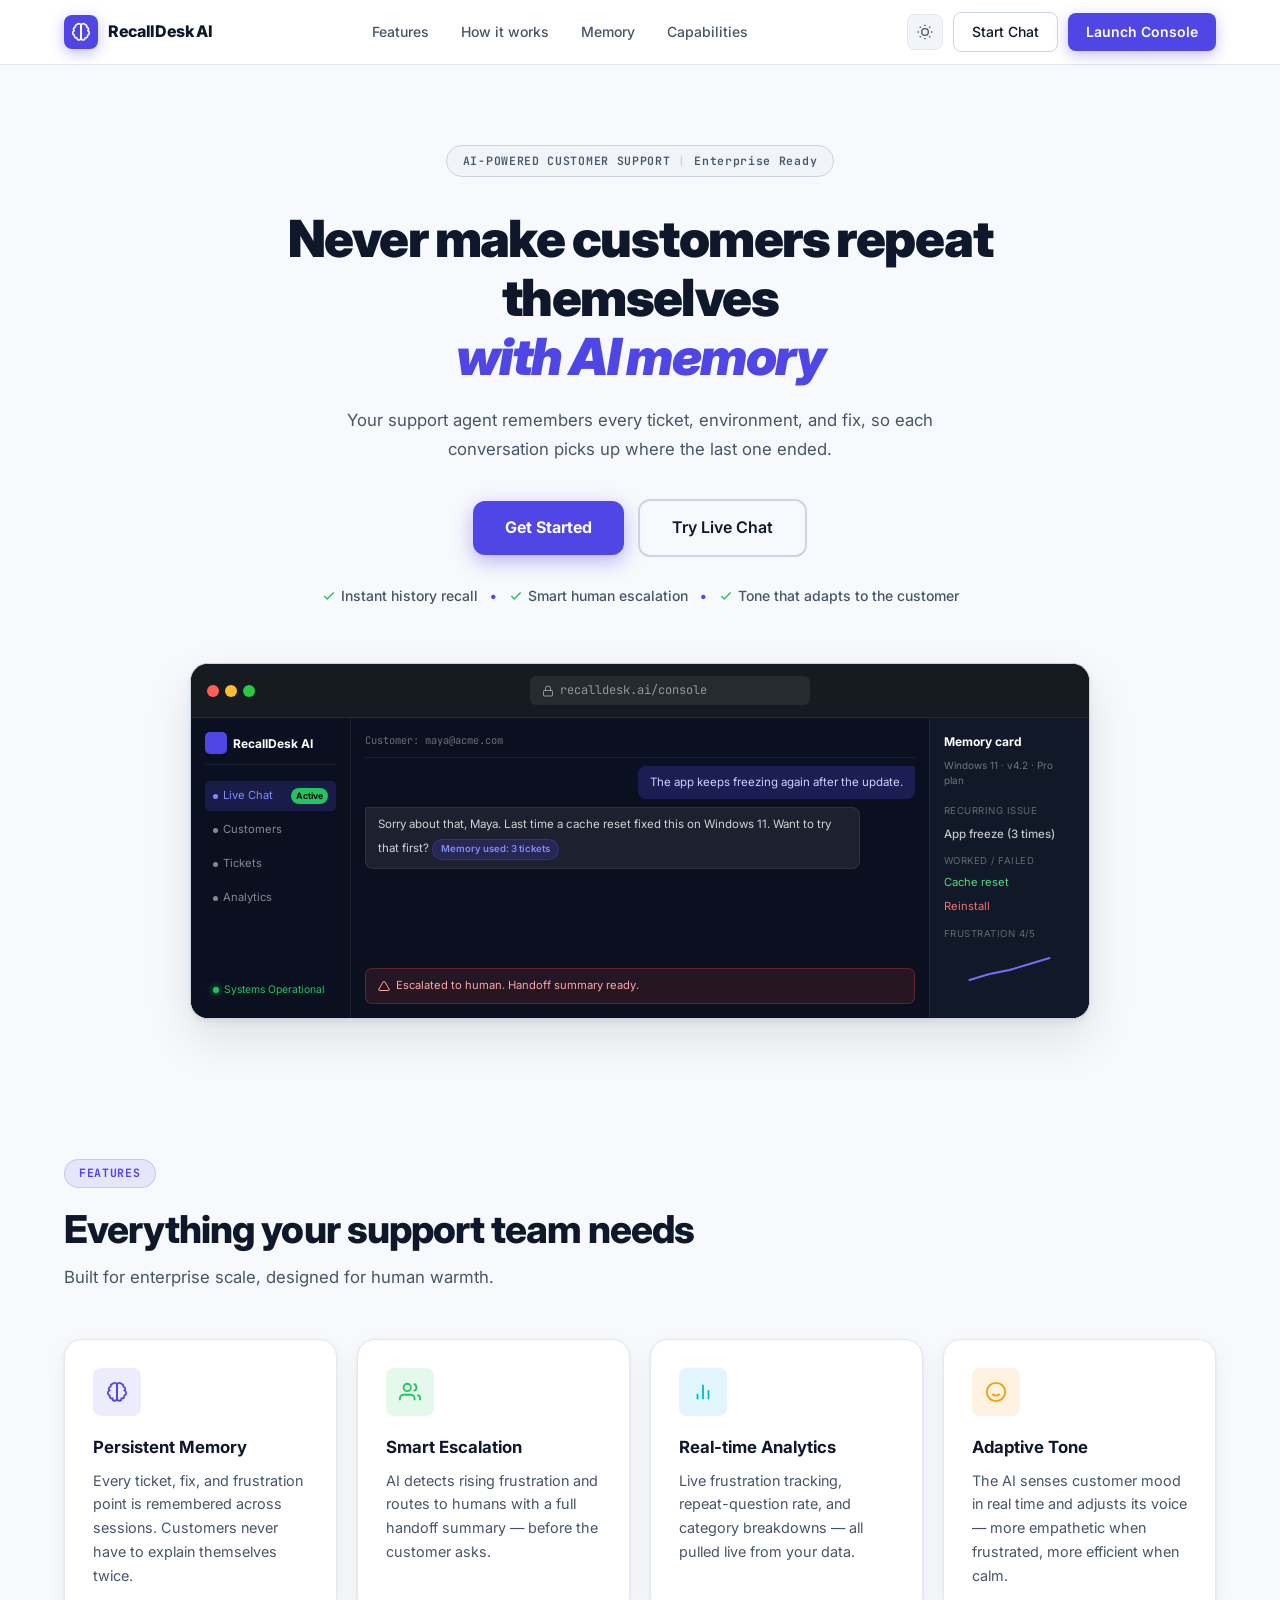
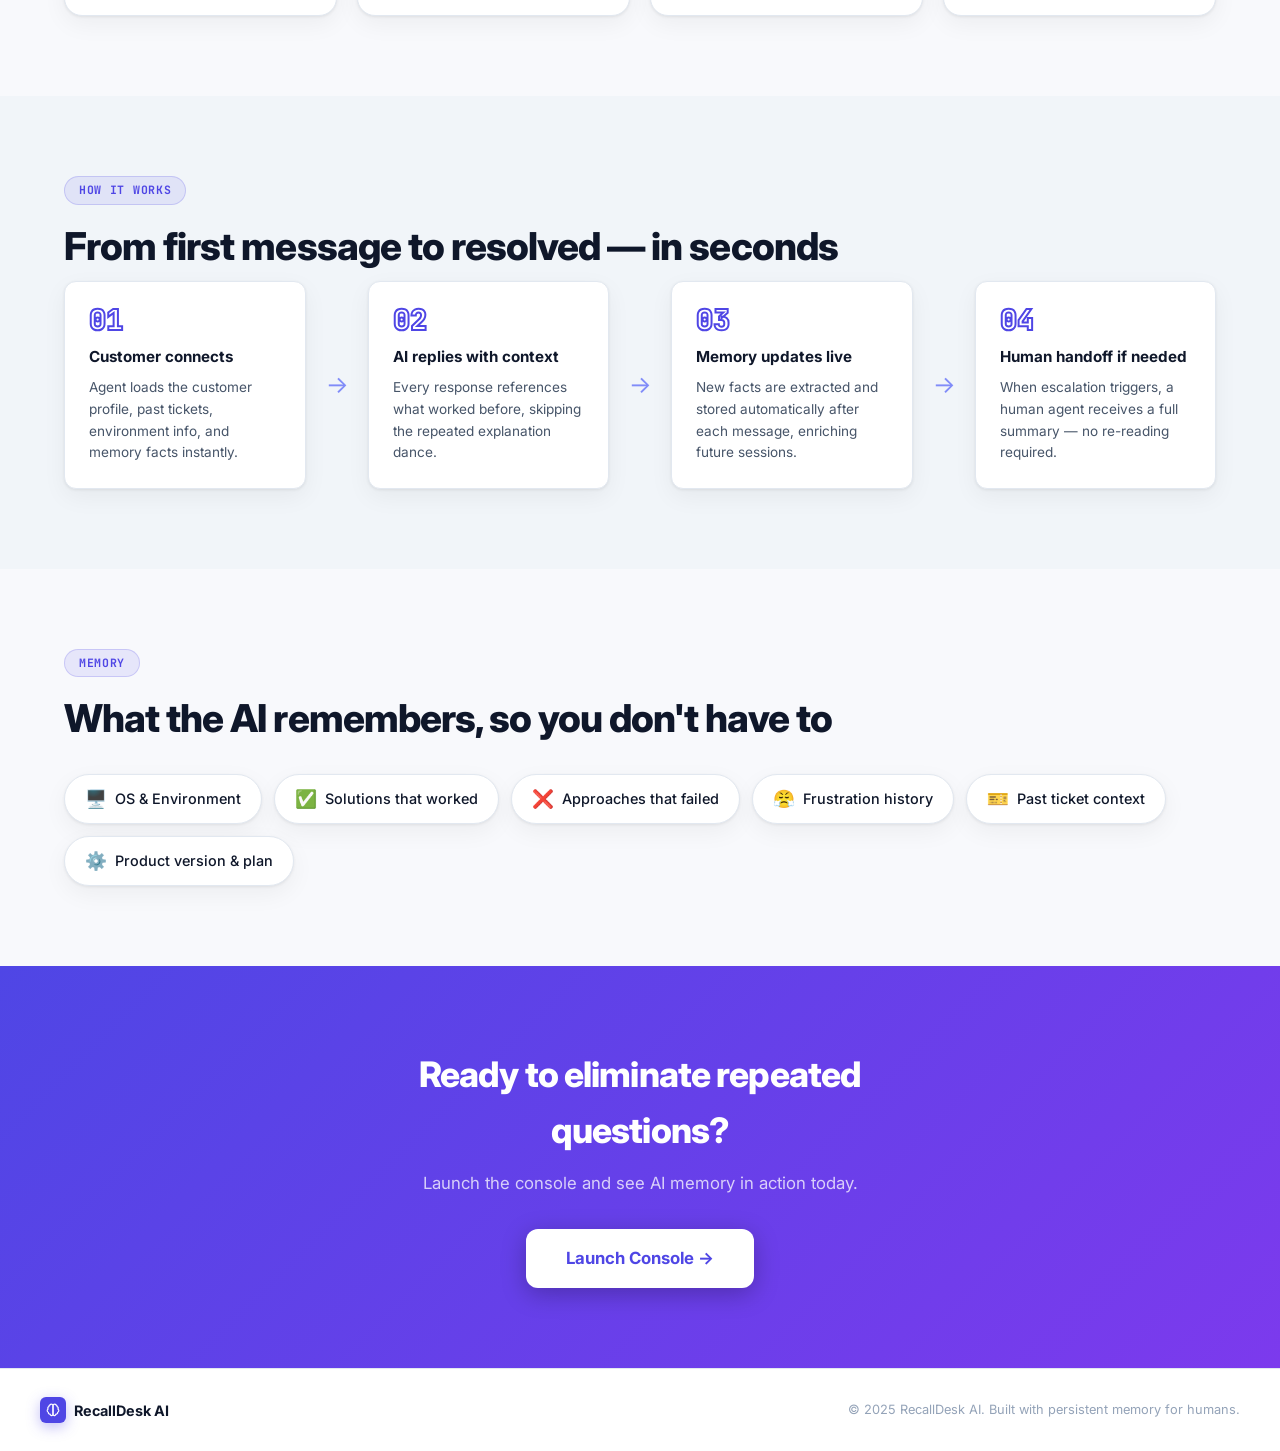
==== commit cfb320af: "feat: full UI redesign — landing page + console with 3-column layout, memory card, analytics" ====
--- a/frontend/index.html
+++ b/frontend/index.html
@@ -3,199 +3,258 @@
 <head>
     <meta charset="UTF-8">
     <meta name="viewport" content="width=device-width, initial-scale=1.0">
-    <title>AURA — AI Customer Support Agent</title>
-    <meta name="description" content="AURA: AI-powered customer support agent with persistent memory, smart escalation, and real-time context awareness.">
-    <link href="https://fonts.googleapis.com/css2?family=Inter:wght@300;400;500;600;700;800&family=JetBrains+Mono:wght@400;500&display=swap" rel="stylesheet">
-    <link rel="stylesheet" href="style.css">
+    <title>RecallDesk AI — Never Make Customers Repeat Themselves</title>
+    <meta name="description" content="RecallDesk AI: AI-powered customer support with persistent memory. Your agent remembers every ticket, environment, and fix so each conversation picks up where the last one ended.">
+    <link href="https://fonts.googleapis.com/css2?family=Inter:wght@300;400;500;600;700;800;900&family=JetBrains+Mono:wght@400;500&display=swap" rel="stylesheet">
+    <link rel="stylesheet" href="landing.css">
 </head>
-<body>
-    <div class="app-wrapper">
-
-        <!-- ── Sidebar ─────────────────────────────────────────── -->
-        <aside class="sidebar" id="sidebar">
-
-            <!-- Brand -->
-            <div class="brand">
-                <div class="brand-icon">
-                    <svg width="22" height="22" viewBox="0 0 24 24" fill="none" stroke="currentColor" stroke-width="2" stroke-linecap="round" stroke-linejoin="round">
+<body class="light-theme">
+
+    <!-- ── Navbar ────────────────────────────────────────────── -->
+    <nav class="navbar" id="navbar">
+        <div class="nav-inner">
+            <a href="/" class="nav-logo" id="nav-logo-link">
+                <div class="nav-logo-icon">
+                    <svg width="20" height="20" viewBox="0 0 24 24" fill="none" stroke="currentColor" stroke-width="2" stroke-linecap="round" stroke-linejoin="round">
                         <path d="M9.5 2A2.5 2.5 0 0 1 12 4.5v15a2.5 2.5 0 0 1-4.96-.46 2.5 2.5 0 0 1-2.96-3.08 3 3 0 0 1-.34-5.58 2.5 2.5 0 0 1 1.32-4.24 2.5 2.5 0 0 1 1.98-3A2.5 2.5 0 0 1 9.5 2Z"/>
                         <path d="M14.5 2A2.5 2.5 0 0 0 12 4.5v15a2.5 2.5 0 0 0 4.96-.46 2.5 2.5 0 0 0 2.96-3.08 3 3 0 0 0 .34-5.58 2.5 2.5 0 0 0-1.32-4.24 2.5 2.5 0 0 0-1.98-3A2.5 2.5 0 0 0 14.5 2Z"/>
                     </svg>
                 </div>
-                <span class="brand-name">AURA</span>
-                <span class="brand-tag">Support AI</span>
-            </div>
-
-            <!-- Customer Selector -->
-            <div class="sidebar-section">
-                <label class="section-label">Active Customer</label>
-                <div class="select-wrapper">
-                    <select id="customer-select">
-                        <option value="cust-101">Alice Smith</option>
-                        <option value="cust-102">Bob Jones</option>
-                        <option value="cust-103">Charlie Brown</option>
-                        <option value="cust-104">Diana Prince</option>
-                        <option value="cust-105">Eve Adams</option>
-                    </select>
-                    <svg class="select-chevron" width="14" height="14" viewBox="0 0 24 24" fill="none" stroke="currentColor" stroke-width="2.5"><polyline points="6 9 12 15 18 9"></polyline></svg>
-                </div>
-            </div>
-
-            <!-- Customer Profile Card -->
-            <div class="profile-card" id="profile-card">
-                <div class="profile-avatar" id="profile-avatar">A</div>
-                <div class="profile-info">
-                    <div class="profile-name" id="profile-name">Loading...</div>
-                    <div class="profile-meta" id="profile-plan">—</div>
-                </div>
-                <div class="profile-status">
-                    <div class="status-dot online"></div>
-                </div>
-            </div>
-
-            <!-- Environment Info -->
-            <div class="sidebar-section" id="env-section" style="display:none">
-                <label class="section-label">
-                    <svg width="12" height="12" viewBox="0 0 24 24" fill="none" stroke="currentColor" stroke-width="2"><rect x="2" y="3" width="20" height="14" rx="2"/><line x1="8" y1="21" x2="16" y2="21"/><line x1="12" y1="17" x2="12" y2="21"/></svg>
-                    Environment
-                </label>
-                <div class="env-grid" id="env-grid"></div>
-            </div>
-
-            <!-- Frustration Meter -->
-            <div class="sidebar-section" id="frustration-section" style="display:none">
-                <label class="section-label">
-                    <svg width="12" height="12" viewBox="0 0 24 24" fill="none" stroke="currentColor" stroke-width="2"><circle cx="12" cy="12" r="10"/><path d="M8 15s1.5 2 4 2 4-2 4-2"/><line x1="9" y1="9" x2="9.01" y2="9"/><line x1="15" y1="9" x2="15.01" y2="9"/></svg>
-                    Sentiment Score
-                </label>
-                <div class="frustration-meter">
-                    <div class="meter-bar">
-                        <div class="meter-fill" id="meter-fill"></div>
-                    </div>
-                    <div class="meter-labels">
-                        <span>Calm</span>
-                        <span id="frustration-value">—</span>
-                        <span>Critical</span>
-                    </div>
-                </div>
-            </div>
-
-            <!-- Memory Facts -->
-            <div class="sidebar-section memory-section" id="facts-section" style="display:none">
-                <label class="section-label">
-                    <svg width="12" height="12" viewBox="0 0 24 24" fill="none" stroke="currentColor" stroke-width="2"><path d="M9.5 2A2.5 2.5 0 0 1 12 4.5v15a2.5 2.5 0 0 1-4.96-.46 2.5 2.5 0 0 1-2.96-3.08 3 3 0 0 1-.34-5.58 2.5 2.5 0 0 1 1.32-4.24 2.5 2.5 0 0 1 1.98-3A2.5 2.5 0 0 1 9.5 2Z"/><path d="M14.5 2A2.5 2.5 0 0 0 12 4.5v15a2.5 2.5 0 0 0 4.96-.46 2.5 2.5 0 0 0 2.96-3.08 3 3 0 0 0 .34-5.58 2.5 2.5 0 0 0-1.32-4.24 2.5 2.5 0 0 0-1.98-3A2.5 2.5 0 0 0 14.5 2Z"/></svg>
-                    Memory Facts
-                    <span class="facts-count" id="facts-count">0</span>
-                </label>
-                <div class="facts-list" id="facts-list"></div>
-            </div>
-
-            <!-- Recent Tickets -->
-            <div class="sidebar-section" id="tickets-section" style="display:none">
-                <label class="section-label">
-                    <svg width="12" height="12" viewBox="0 0 24 24" fill="none" stroke="currentColor" stroke-width="2"><path d="M14.5 2H6a2 2 0 0 0-2 2v16a2 2 0 0 0 2 2h12a2 2 0 0 0 2-2V7.5L14.5 2z"/><polyline points="14 2 14 8 20 8"/></svg>
-                    Recent Tickets
-                </label>
-                <div class="tickets-list" id="tickets-list"></div>
-            </div>
-
-            <!-- Loading State -->
-            <div class="sidebar-loading" id="sidebar-loading">
-                <div class="pulse-ring"></div>
-                <span>Loading customer data…</span>
-            </div>
-        </aside>
-
-        <!-- ── Main Chat ────────────────────────────────────────── -->
-        <main class="chat-main">
-
-            <!-- Header -->
-            <header class="chat-header">
-                <div class="header-left">
-                    <button class="sidebar-toggle" id="sidebar-toggle" title="Toggle sidebar">
-                        <svg width="18" height="18" viewBox="0 0 24 24" fill="none" stroke="currentColor" stroke-width="2"><line x1="3" y1="12" x2="21" y2="12"/><line x1="3" y1="6" x2="21" y2="6"/><line x1="3" y1="18" x2="21" y2="18"/></svg>
-                    </button>
-                    <div class="header-title">
-                        <h1>Support Chat</h1>
-                        <div class="header-subtitle" id="header-customer-name">Select a customer to begin</div>
-                    </div>
-                </div>
-                <div class="header-right">
-                    <div class="online-pill" id="online-status">
-                        <span class="status-dot online"></span>
-                        <span>Online</span>
-                    </div>
-                    <div id="escalation-banner" class="escalation-pill hidden">
-                        <svg width="14" height="14" viewBox="0 0 24 24" fill="none" stroke="currentColor" stroke-width="2.5"><path d="M10.29 3.86L1.82 18a2 2 0 0 0 1.71 3h16.94a2 2 0 0 0 1.71-3L13.71 3.86a2 2 0 0 0-3.42 0z"/><line x1="12" y1="9" x2="12" y2="13"/><line x1="12" y1="17" x2="12.01" y2="17"/></svg>
-                        Escalation Triggered
-                    </div>
-                </div>
-            </header>
-
-            <!-- Chat Messages -->
-            <div class="chat-messages" id="chat-history">
-                <div class="welcome-state" id="welcome-state">
-                    <div class="welcome-icon">
-                        <svg width="32" height="32" viewBox="0 0 24 24" fill="none" stroke="currentColor" stroke-width="1.5">
-                            <path d="M9.5 2A2.5 2.5 0 0 1 12 4.5v15a2.5 2.5 0 0 1-4.96-.46 2.5 2.5 0 0 1-2.96-3.08 3 3 0 0 1-.34-5.58 2.5 2.5 0 0 1 1.32-4.24 2.5 2.5 0 0 1 1.98-3A2.5 2.5 0 0 1 9.5 2Z"/>
-                            <path d="M14.5 2A2.5 2.5 0 0 0 12 4.5v15a2.5 2.5 0 0 0 4.96-.46 2.5 2.5 0 0 0 2.96-3.08 3 3 0 0 0 .34-5.58 2.5 2.5 0 0 0-1.32-4.24 2.5 2.5 0 0 0-1.98-3A2.5 2.5 0 0 0 14.5 2Z"/>
-                        </svg>
-                    </div>
-                    <h2>AURA is ready</h2>
-                    <p>AI agent connected with persistent memory. Select a customer and start chatting.</p>
-                </div>
-            </div>
-
-            <!-- Input Area -->
-            <div class="chat-input-bar">
-                <div class="input-wrapper">
-                    <textarea
-                        id="message-input"
-                        placeholder="Type a message… (Enter to send, Shift+Enter for newline)"
-                        rows="1"
-                        maxlength="2000"
-                    ></textarea>
-                    <div class="input-actions">
-                        <span class="char-count" id="char-count">0 / 2000</span>
-                        <button id="send-btn" class="send-btn" title="Send message">
-                            <svg width="18" height="18" viewBox="0 0 24 24" fill="none" stroke="currentColor" stroke-width="2.5" stroke-linecap="round" stroke-linejoin="round">
-                                <line x1="22" y1="2" x2="11" y2="13"/>
-                                <polygon points="22 2 15 22 11 13 2 9 22 2"/>
-                            </svg>
-                        </button>
-                    </div>
-                </div>
-                <p class="input-hint">Powered by AURA · Memory-augmented AI</p>
-            </div>
-        </main>
-    </div>
-
-    <!-- ── Escalation Modal ─────────────────────────────────────── -->
-    <div id="escalation-modal" class="modal-overlay hidden">
-        <div class="modal-box">
-            <div class="modal-header">
-                <div class="modal-icon warning">
-                    <svg width="22" height="22" viewBox="0 0 24 24" fill="none" stroke="currentColor" stroke-width="2.5"><path d="M10.29 3.86L1.82 18a2 2 0 0 0 1.71 3h16.94a2 2 0 0 0 1.71-3L13.71 3.86a2 2 0 0 0-3.42 0z"/><line x1="12" y1="9" x2="12" y2="13"/><line x1="12" y1="17" x2="12.01" y2="17"/></svg>
-                </div>
-                <div>
-                    <h2>Human Handoff Required</h2>
-                    <p class="modal-sub">This conversation has been flagged for escalation</p>
-                </div>
-                <button class="modal-close" id="close-modal">
-                    <svg width="18" height="18" viewBox="0 0 24 24" fill="none" stroke="currentColor" stroke-width="2.5"><line x1="18" y1="6" x2="6" y2="18"/><line x1="6" y1="6" x2="18" y2="18"/></svg>
+                <span class="nav-logo-text">RecallDesk AI</span>
+            </a>
+
+            <div class="nav-links" id="nav-links">
+                <a href="#features" class="nav-link" id="nav-features">Features</a>
+                <a href="#how-it-works" class="nav-link" id="nav-how">How it works</a>
+                <a href="#memory" class="nav-link" id="nav-memory">Memory</a>
+                <a href="#capabilities" class="nav-link" id="nav-capabilities">Capabilities</a>
+            </div>
+
+            <div class="nav-actions">
+                <button class="theme-toggle" id="theme-toggle" title="Toggle theme" aria-label="Toggle dark/light mode">
+                    <svg class="icon-sun" width="16" height="16" viewBox="0 0 24 24" fill="none" stroke="currentColor" stroke-width="2"><circle cx="12" cy="12" r="5"/><line x1="12" y1="1" x2="12" y2="3"/><line x1="12" y1="21" x2="12" y2="23"/><line x1="4.22" y1="4.22" x2="5.64" y2="5.64"/><line x1="18.36" y1="18.36" x2="19.78" y2="19.78"/><line x1="1" y1="12" x2="3" y2="12"/><line x1="21" y1="12" x2="23" y2="12"/><line x1="4.22" y1="19.78" x2="5.64" y2="18.36"/><line x1="18.36" y1="5.64" x2="19.78" y2="4.22"/></svg>
+                    <svg class="icon-moon" width="16" height="16" viewBox="0 0 24 24" fill="none" stroke="currentColor" stroke-width="2"><path d="M21 12.79A9 9 0 1 1 11.21 3 7 7 0 0 0 21 12.79z"/></svg>
                 </button>
-            </div>
-            <div class="modal-body">
-                <label class="section-label" style="margin-bottom:12px; display:block">Handoff Summary</label>
-                <div id="escalation-summary" class="summary-box"></div>
-            </div>
-            <div class="modal-footer">
-                <button id="close-modal-btn" class="btn-secondary">Dismiss</button>
-                <button class="btn-primary" onclick="document.getElementById('escalation-modal').classList.add('hidden')">Acknowledge</button>
-            </div>
-        </div>
-    </div>
-
-    <script src="app.js"></script>
+                <a href="/console.html" class="btn-outline" id="btn-start-chat">Start Chat</a>
+                <a href="/console.html" class="btn-primary-nav" id="btn-launch-console">Launch Console</a>
+            </div>
+        </div>
+    </nav>
+
+    <!-- ── Hero ─────────────────────────────────────────────── -->
+    <section class="hero" id="hero">
+        <div class="hero-inner">
+            <div class="hero-badge" id="hero-badge">
+                <span>AI-POWERED CUSTOMER SUPPORT</span>
+                <span class="badge-sep">|</span>
+                <span>Enterprise Ready</span>
+            </div>
+
+            <h1 class="hero-headline" id="hero-headline">
+                Never make customers repeat themselves
+                <span class="hero-accent">with AI memory</span>
+            </h1>
+
+            <p class="hero-sub" id="hero-sub">
+                Your support agent remembers every ticket, environment, and fix, so each<br>
+                conversation picks up where the last one ended.
+            </p>
+
+            <div class="hero-cta" id="hero-cta">
+                <a href="/console.html" class="btn-hero-primary" id="btn-get-started">Get Started</a>
+                <a href="/console.html" class="btn-hero-outline" id="btn-try-chat">Try Live Chat</a>
+            </div>
+
+            <div class="trust-points" id="trust-points">
+                <span class="trust-item">
+                    <svg width="14" height="14" viewBox="0 0 24 24" fill="none" stroke="#22c55e" stroke-width="2.5"><polyline points="20 6 9 17 4 12"/></svg>
+                    Instant history recall
+                </span>
+                <span class="trust-dot">•</span>
+                <span class="trust-item">
+                    <svg width="14" height="14" viewBox="0 0 24 24" fill="none" stroke="#22c55e" stroke-width="2.5"><polyline points="20 6 9 17 4 12"/></svg>
+                    Smart human escalation
+                </span>
+                <span class="trust-dot">•</span>
+                <span class="trust-item">
+                    <svg width="14" height="14" viewBox="0 0 24 24" fill="none" stroke="#22c55e" stroke-width="2.5"><polyline points="20 6 9 17 4 12"/></svg>
+                    Tone that adapts to the customer
+                </span>
+            </div>
+        </div>
+
+        <!-- Browser Mockup -->
+        <div class="browser-mockup" id="browser-mockup">
+            <div class="browser-chrome">
+                <div class="browser-dots">
+                    <span class="bdot red"></span>
+                    <span class="bdot yellow"></span>
+                    <span class="bdot green"></span>
+                </div>
+                <div class="browser-url">
+                    <svg width="12" height="12" viewBox="0 0 24 24" fill="none" stroke="currentColor" stroke-width="2"><rect x="3" y="11" width="18" height="11" rx="2" ry="2"/><path d="M7 11V7a5 5 0 0 1 10 0v4"/></svg>
+                    recalldesk.ai/console
+                </div>
+            </div>
+            <div class="browser-content">
+                <div class="preview-sidebar">
+                    <div class="preview-logo">
+                        <div class="preview-logo-dot"></div>
+                        <span>RecallDesk AI</span>
+                    </div>
+                    <div class="preview-nav-item active">
+                        <span class="pni-dot"></span> Live Chat
+                        <span class="preview-badge">Active</span>
+                    </div>
+                    <div class="preview-nav-item"><span class="pni-dot"></span> Customers</div>
+                    <div class="preview-nav-item"><span class="pni-dot"></span> Tickets</div>
+                    <div class="preview-nav-item"><span class="pni-dot"></span> Analytics</div>
+                    <div class="preview-status">
+                        <span class="preview-status-dot"></span> Systems Operational
+                    </div>
+                </div>
+                <div class="preview-chat">
+                    <div class="preview-customer-tag">Customer: maya@acme.com</div>
+                    <div class="preview-msg user-msg">The app keeps freezing again after the update.</div>
+                    <div class="preview-msg agent-msg">
+                        Sorry about that, Maya. Last time a cache reset fixed this on Windows 11. Want to try that first?
+                        <div class="preview-memory-chip">Memory used: 3 tickets</div>
+                    </div>
+                    <div class="preview-escalation">
+                        <svg width="12" height="12" viewBox="0 0 24 24" fill="none" stroke="currentColor" stroke-width="2"><path d="M10.29 3.86L1.82 18a2 2 0 0 0 1.71 3h16.94a2 2 0 0 0 1.71-3L13.71 3.86a2 2 0 0 0-3.42 0z"/></svg>
+                        Escalated to human. Handoff summary ready.
+                    </div>
+                </div>
+                <div class="preview-memory">
+                    <div class="preview-memory-title">Memory card</div>
+                    <div class="preview-memory-env">Windows 11 · v4.2 · Pro plan</div>
+                    <div class="preview-memory-label">Recurring issue</div>
+                    <div class="preview-memory-val">App freeze (3 times)</div>
+                    <div class="preview-memory-label">Worked / failed</div>
+                    <div class="preview-worked">Cache reset</div>
+                    <div class="preview-failed">Reinstall</div>
+                    <div class="preview-memory-label">Frustration 4/5</div>
+                    <svg class="preview-chart" viewBox="0 0 80 30" fill="none">
+                        <polyline points="0,28 20,22 40,18 60,12 80,6" stroke="#7c6af7" stroke-width="2" fill="none" stroke-linecap="round" stroke-linejoin="round"/>
+                    </svg>
+                </div>
+            </div>
+        </div>
+    </section>
+
+    <!-- ── Features ──────────────────────────────────────────── -->
+    <section class="features-section" id="features">
+        <div class="section-inner">
+            <div class="section-tag">Features</div>
+            <h2 class="section-title">Everything your support team needs</h2>
+            <p class="section-sub">Built for enterprise scale, designed for human warmth.</p>
+            <div class="features-grid">
+                <div class="feature-card" id="feat-memory">
+                    <div class="feat-icon indigo">
+                        <svg width="22" height="22" viewBox="0 0 24 24" fill="none" stroke="currentColor" stroke-width="2"><path d="M9.5 2A2.5 2.5 0 0 1 12 4.5v15a2.5 2.5 0 0 1-4.96-.46 2.5 2.5 0 0 1-2.96-3.08 3 3 0 0 1-.34-5.58 2.5 2.5 0 0 1 1.32-4.24 2.5 2.5 0 0 1 1.98-3A2.5 2.5 0 0 1 9.5 2Z"/><path d="M14.5 2A2.5 2.5 0 0 0 12 4.5v15a2.5 2.5 0 0 0 4.96-.46 2.5 2.5 0 0 0 2.96-3.08 3 3 0 0 0 .34-5.58 2.5 2.5 0 0 0-1.32-4.24 2.5 2.5 0 0 0-1.98-3A2.5 2.5 0 0 0 14.5 2Z"/></svg>
+                    </div>
+                    <h3>Persistent Memory</h3>
+                    <p>Every ticket, fix, and frustration point is remembered across sessions. Customers never have to explain themselves twice.</p>
+                </div>
+                <div class="feature-card" id="feat-escalation">
+                    <div class="feat-icon green">
+                        <svg width="22" height="22" viewBox="0 0 24 24" fill="none" stroke="currentColor" stroke-width="2"><path d="M17 21v-2a4 4 0 0 0-4-4H5a4 4 0 0 0-4 4v2"/><circle cx="9" cy="7" r="4"/><path d="M23 21v-2a4 4 0 0 0-3-3.87"/><path d="M16 3.13a4 4 0 0 1 0 7.75"/></svg>
+                    </div>
+                    <h3>Smart Escalation</h3>
+                    <p>AI detects rising frustration and routes to humans with a full handoff summary — before the customer asks.</p>
+                </div>
+                <div class="feature-card" id="feat-analytics">
+                    <div class="feat-icon cyan">
+                        <svg width="22" height="22" viewBox="0 0 24 24" fill="none" stroke="currentColor" stroke-width="2"><line x1="18" y1="20" x2="18" y2="10"/><line x1="12" y1="20" x2="12" y2="4"/><line x1="6" y1="20" x2="6" y2="14"/></svg>
+                    </div>
+                    <h3>Real-time Analytics</h3>
+                    <p>Live frustration tracking, repeat-question rate, and category breakdowns — all pulled live from your data.</p>
+                </div>
+                <div class="feature-card" id="feat-tone">
+                    <div class="feat-icon amber">
+                        <svg width="22" height="22" viewBox="0 0 24 24" fill="none" stroke="currentColor" stroke-width="2"><circle cx="12" cy="12" r="10"/><path d="M8 14s1.5 2 4 2 4-2 4-2"/><line x1="9" y1="9" x2="9.01" y2="9"/><line x1="15" y1="9" x2="15.01" y2="9"/></svg>
+                    </div>
+                    <h3>Adaptive Tone</h3>
+                    <p>The AI senses customer mood in real time and adjusts its voice — more empathetic when frustrated, more efficient when calm.</p>
+                </div>
+            </div>
+        </div>
+    </section>
+
+    <!-- ── How it works ──────────────────────────────────────── -->
+    <section class="how-section" id="how-it-works">
+        <div class="section-inner">
+            <div class="section-tag">How it works</div>
+            <h2 class="section-title">From first message to resolved — in seconds</h2>
+            <div class="steps-row">
+                <div class="step" id="step-1">
+                    <div class="step-num">01</div>
+                    <h3>Customer connects</h3>
+                    <p>Agent loads the customer profile, past tickets, environment info, and memory facts instantly.</p>
+                </div>
+                <div class="step-arrow">→</div>
+                <div class="step" id="step-2">
+                    <div class="step-num">02</div>
+                    <h3>AI replies with context</h3>
+                    <p>Every response references what worked before, skipping the repeated explanation dance.</p>
+                </div>
+                <div class="step-arrow">→</div>
+                <div class="step" id="step-3">
+                    <div class="step-num">03</div>
+                    <h3>Memory updates live</h3>
+                    <p>New facts are extracted and stored automatically after each message, enriching future sessions.</p>
+                </div>
+                <div class="step-arrow">→</div>
+                <div class="step" id="step-4">
+                    <div class="step-num">04</div>
+                    <h3>Human handoff if needed</h3>
+                    <p>When escalation triggers, a human agent receives a full summary — no re-reading required.</p>
+                </div>
+            </div>
+        </div>
+    </section>
+
+    <!-- ── Memory Section ────────────────────────────────────── -->
+    <section class="memory-section-landing" id="memory">
+        <div class="section-inner">
+            <div class="section-tag">Memory</div>
+            <h2 class="section-title">What the AI remembers, so you don't have to</h2>
+            <div class="memory-chips-row">
+                <div class="memory-chip-big"><span class="mchip-icon">🖥️</span> OS &amp; Environment</div>
+                <div class="memory-chip-big"><span class="mchip-icon">✅</span> Solutions that worked</div>
+                <div class="memory-chip-big"><span class="mchip-icon">❌</span> Approaches that failed</div>
+                <div class="memory-chip-big"><span class="mchip-icon">😤</span> Frustration history</div>
+                <div class="memory-chip-big"><span class="mchip-icon">🎫</span> Past ticket context</div>
+                <div class="memory-chip-big"><span class="mchip-icon">⚙️</span> Product version &amp; plan</div>
+            </div>
+        </div>
+    </section>
+
+    <!-- ── CTA Banner ────────────────────────────────────────── -->
+    <section class="cta-section" id="capabilities">
+        <div class="cta-inner">
+            <h2>Ready to eliminate repeated questions?</h2>
+            <p>Launch the console and see AI memory in action today.</p>
+            <a href="/console.html" class="btn-hero-primary large" id="btn-cta-launch">Launch Console →</a>
+        </div>
+    </section>
+
+    <!-- ── Footer ────────────────────────────────────────────── -->
+    <footer class="footer">
+        <div class="footer-inner">
+            <div class="footer-logo">
+                <div class="nav-logo-icon small">
+                    <svg width="14" height="14" viewBox="0 0 24 24" fill="none" stroke="currentColor" stroke-width="2" stroke-linecap="round" stroke-linejoin="round">
+                        <path d="M9.5 2A2.5 2.5 0 0 1 12 4.5v15a2.5 2.5 0 0 1-4.96-.46 2.5 2.5 0 0 1-2.96-3.08 3 3 0 0 1-.34-5.58 2.5 2.5 0 0 1 1.32-4.24 2.5 2.5 0 0 1 1.98-3A2.5 2.5 0 0 1 9.5 2Z"/>
+                        <path d="M14.5 2A2.5 2.5 0 0 0 12 4.5v15a2.5 2.5 0 0 0 4.96-.46 2.5 2.5 0 0 0 2.96-3.08 3 3 0 0 0 .34-5.58 2.5 2.5 0 0 0-1.32-4.24 2.5 2.5 0 0 0-1.98-3A2.5 2.5 0 0 0 14.5 2Z"/>
+                    </svg>
+                </div>
+                <span>RecallDesk AI</span>
+            </div>
+            <p class="footer-copy">© 2025 RecallDesk AI. Built with persistent memory for humans.</p>
+        </div>
+    </footer>
+
+    <script src="landing.js"></script>
 </body>
 </html>
--- a/frontend/landing.css
+++ b/frontend/landing.css
@@ -0,0 +1,677 @@
+/* ─── Landing Page CSS ── RecallDesk AI ─────────────────────── */
+/* Light/Dark theming, Inter font, indigo #4F46E5 accent         */
+
+@import url('https://fonts.googleapis.com/css2?family=Inter:wght@300;400;500;600;700;800;900&family=JetBrains+Mono:wght@400;500&display=swap');
+
+/* ── Design Tokens ─────────────────────────────────────────── */
+:root {
+    --indigo:       #4F46E5;
+    --indigo-light: #818CF8;
+    --indigo-dim:   rgba(79,70,229,0.1);
+    --indigo-dark:  #3730A3;
+    --cyan:         #06b6d4;
+    --green:        #22c55e;
+    --amber:        #f59e0b;
+
+    /* Light theme */
+    --bg:           #f8f9fc;
+    --bg-2:         #ffffff;
+    --surface:      #ffffff;
+    --surface-2:    #f1f5f9;
+    --border:       #e2e8f0;
+    --border-2:     #cbd5e1;
+    --text:         #0f172a;
+    --text-2:       #475569;
+    --text-3:       #94a3b8;
+    --shadow:       0 1px 3px rgba(0,0,0,0.07), 0 8px 24px rgba(0,0,0,0.05);
+    --shadow-lg:    0 4px 6px rgba(0,0,0,0.05), 0 20px 48px rgba(0,0,0,0.1);
+
+    --radius-sm:    8px;
+    --radius:       12px;
+    --radius-lg:    18px;
+    --radius-xl:    24px;
+}
+
+/* Dark theme overrides */
+.dark-theme {
+    --bg:           #080c18;
+    --bg-2:         #0d1117;
+    --surface:      rgba(255,255,255,0.04);
+    --surface-2:    rgba(255,255,255,0.07);
+    --border:       rgba(255,255,255,0.08);
+    --border-2:     rgba(255,255,255,0.14);
+    --text:         #f1f5f9;
+    --text-2:       #94a3b8;
+    --text-3:       #475569;
+    --shadow:       0 1px 3px rgba(0,0,0,0.3), 0 8px 24px rgba(0,0,0,0.2);
+    --shadow-lg:    0 4px 6px rgba(0,0,0,0.3), 0 20px 48px rgba(0,0,0,0.5);
+}
+
+/* ── Reset ─────────────────────────────────────────────────── */
+*, *::before, *::after { box-sizing: border-box; margin: 0; padding: 0; }
+html { scroll-behavior: smooth; }
+body {
+    font-family: 'Inter', -apple-system, BlinkMacSystemFont, sans-serif;
+    background: var(--bg);
+    color: var(--text);
+    line-height: 1.6;
+    -webkit-font-smoothing: antialiased;
+    -moz-osx-font-smoothing: grayscale;
+    transition: background 0.3s, color 0.3s;
+}
+a { text-decoration: none; color: inherit; }
+
+/* ── Navbar ─────────────────────────────────────────────────── */
+.navbar {
+    position: sticky;
+    top: 0;
+    z-index: 100;
+    background: var(--bg-2);
+    border-bottom: 1px solid var(--border);
+    backdrop-filter: blur(12px);
+    -webkit-backdrop-filter: blur(12px);
+}
+.nav-inner {
+    max-width: 1200px;
+    margin: 0 auto;
+    padding: 0 24px;
+    height: 64px;
+    display: flex;
+    align-items: center;
+    gap: 32px;
+}
+
+.nav-logo {
+    display: flex;
+    align-items: center;
+    gap: 10px;
+    flex-shrink: 0;
+}
+.nav-logo-icon {
+    width: 34px; height: 34px;
+    background: var(--indigo);
+    border-radius: 8px;
+    display: flex; align-items: center; justify-content: center;
+    color: white;
+    box-shadow: 0 4px 14px rgba(79,70,229,0.35);
+    flex-shrink: 0;
+}
+.nav-logo-icon.small {
+    width: 26px; height: 26px;
+    border-radius: 6px;
+}
+.nav-logo-text {
+    font-size: 1rem;
+    font-weight: 800;
+    letter-spacing: -0.02em;
+    color: var(--text);
+}
+.nav-links {
+    display: flex;
+    align-items: center;
+    gap: 4px;
+    margin: 0 auto;
+}
+.nav-link {
+    padding: 6px 14px;
+    font-size: 0.875rem;
+    font-weight: 500;
+    color: var(--text-2);
+    border-radius: var(--radius-sm);
+    transition: color 0.2s, background 0.2s;
+}
+.nav-link:hover { color: var(--text); background: var(--surface-2); }
+
+.nav-actions {
+    display: flex;
+    align-items: center;
+    gap: 10px;
+    flex-shrink: 0;
+}
+.theme-toggle {
+    width: 36px; height: 36px;
+    background: var(--surface-2);
+    border: 1px solid var(--border);
+    border-radius: var(--radius-sm);
+    cursor: pointer;
+    display: flex; align-items: center; justify-content: center;
+    color: var(--text-2);
+    transition: background 0.2s, color 0.2s;
+    position: relative;
+}
+.theme-toggle:hover { background: var(--border); color: var(--text); }
+.theme-toggle .icon-moon { display: none; }
+.dark-theme .theme-toggle .icon-sun { display: none; }
+.dark-theme .theme-toggle .icon-moon { display: block; }
+
+.btn-outline {
+    padding: 8px 18px;
+    background: transparent;
+    border: 1.5px solid var(--border-2);
+    border-radius: var(--radius-sm);
+    font-size: 0.875rem;
+    font-weight: 500;
+    color: var(--text);
+    cursor: pointer;
+    transition: border-color 0.2s, background 0.2s;
+}
+.btn-outline:hover { border-color: var(--indigo); background: var(--indigo-dim); }
+
+.btn-primary-nav {
+    padding: 8px 18px;
+    background: var(--indigo);
+    border: none;
+    border-radius: var(--radius-sm);
+    font-size: 0.875rem;
+    font-weight: 600;
+    color: white;
+    cursor: pointer;
+    transition: opacity 0.2s, transform 0.15s, box-shadow 0.2s;
+    box-shadow: 0 4px 14px rgba(79,70,229,0.35);
+}
+.btn-primary-nav:hover { opacity: 0.9; box-shadow: 0 6px 20px rgba(79,70,229,0.45); transform: translateY(-1px); }
+
+/* ── Hero ───────────────────────────────────────────────────── */
+.hero {
+    padding: 80px 24px 60px;
+    max-width: 1200px;
+    margin: 0 auto;
+}
+.hero-inner {
+    text-align: center;
+    max-width: 720px;
+    margin: 0 auto 56px;
+}
+
+.hero-badge {
+    display: inline-flex;
+    align-items: center;
+    gap: 8px;
+    background: var(--surface-2);
+    border: 1px solid var(--border-2);
+    border-radius: 100px;
+    padding: 6px 16px;
+    font-size: 0.72rem;
+    font-weight: 600;
+    font-family: 'JetBrains Mono', monospace;
+    letter-spacing: 0.06em;
+    color: var(--text-2);
+    margin-bottom: 32px;
+}
+.badge-sep { color: var(--border-2); }
+
+.hero-headline {
+    font-size: clamp(2rem, 5vw, 3.2rem);
+    font-weight: 900;
+    line-height: 1.15;
+    letter-spacing: -0.03em;
+    color: var(--text);
+    margin-bottom: 20px;
+}
+.hero-accent {
+    display: block;
+    color: var(--indigo);
+    font-style: italic;
+}
+
+.hero-sub {
+    font-size: 1.05rem;
+    color: var(--text-2);
+    line-height: 1.7;
+    margin-bottom: 36px;
+}
+
+.hero-cta {
+    display: flex;
+    align-items: center;
+    justify-content: center;
+    gap: 14px;
+    margin-bottom: 28px;
+    flex-wrap: wrap;
+}
+.btn-hero-primary {
+    padding: 14px 32px;
+    background: var(--indigo);
+    border: none;
+    border-radius: var(--radius);
+    font-size: 1rem;
+    font-weight: 700;
+    color: white;
+    cursor: pointer;
+    transition: opacity 0.2s, transform 0.15s, box-shadow 0.2s;
+    box-shadow: 0 6px 20px rgba(79,70,229,0.4);
+    display: inline-flex; align-items: center; gap: 6px;
+}
+.btn-hero-primary:hover { opacity: 0.9; transform: translateY(-2px); box-shadow: 0 10px 30px rgba(79,70,229,0.5); }
+.btn-hero-primary.large { padding: 16px 40px; font-size: 1.05rem; }
+
+.btn-hero-outline {
+    padding: 14px 32px;
+    background: transparent;
+    border: 2px solid var(--border-2);
+    border-radius: var(--radius);
+    font-size: 1rem;
+    font-weight: 600;
+    color: var(--text);
+    cursor: pointer;
+    transition: border-color 0.2s, background 0.2s, transform 0.15s;
+    display: inline-flex; align-items: center; gap: 6px;
+}
+.btn-hero-outline:hover { border-color: var(--indigo); background: var(--indigo-dim); transform: translateY(-2px); }
+
+.trust-points {
+    display: flex;
+    align-items: center;
+    justify-content: center;
+    gap: 12px;
+    flex-wrap: wrap;
+    font-size: 0.875rem;
+    color: var(--text-2);
+}
+.trust-item {
+    display: flex;
+    align-items: center;
+    gap: 5px;
+    font-weight: 500;
+}
+.trust-dot { color: var(--indigo); font-weight: 700; }
+
+/* ── Browser Mockup ─────────────────────────────────────────── */
+.browser-mockup {
+    border-radius: var(--radius-lg);
+    overflow: hidden;
+    border: 1px solid var(--border-2);
+    box-shadow: var(--shadow-lg);
+    background: #0d1117;
+    max-width: 900px;
+    margin: 0 auto;
+}
+.browser-chrome {
+    display: flex;
+    align-items: center;
+    gap: 12px;
+    padding: 12px 16px;
+    background: #161b22;
+    border-bottom: 1px solid rgba(255,255,255,0.07);
+}
+.browser-dots { display: flex; gap: 6px; }
+.bdot {
+    width: 12px; height: 12px;
+    border-radius: 50%;
+    flex-shrink: 0;
+}
+.bdot.red    { background: #ff5f57; }
+.bdot.yellow { background: #febc2e; }
+.bdot.green  { background: #28c840; }
+.browser-url {
+    flex: 1;
+    background: rgba(255,255,255,0.07);
+    border-radius: 6px;
+    padding: 5px 12px;
+    font-size: 0.75rem;
+    font-family: 'JetBrains Mono', monospace;
+    color: rgba(255,255,255,0.5);
+    display: flex;
+    align-items: center;
+    gap: 6px;
+    max-width: 280px;
+    margin: 0 auto;
+}
+
+.browser-content {
+    display: flex;
+    height: 300px;
+    overflow: hidden;
+}
+
+/* Preview Sidebar */
+.preview-sidebar {
+    width: 160px;
+    flex-shrink: 0;
+    background: #0b1020;
+    border-right: 1px solid rgba(255,255,255,0.07);
+    padding: 14px;
+    display: flex;
+    flex-direction: column;
+    gap: 4px;
+}
+.preview-logo {
+    display: flex;
+    align-items: center;
+    gap: 6px;
+    font-size: 0.75rem;
+    font-weight: 700;
+    color: white;
+    margin-bottom: 12px;
+    padding-bottom: 10px;
+    border-bottom: 1px solid rgba(255,255,255,0.07);
+}
+.preview-logo-dot {
+    width: 22px; height: 22px;
+    background: #4F46E5;
+    border-radius: 5px;
+    flex-shrink: 0;
+}
+.preview-nav-item {
+    display: flex;
+    align-items: center;
+    gap: 5px;
+    padding: 6px 8px;
+    font-size: 0.7rem;
+    color: rgba(255,255,255,0.5);
+    border-radius: 5px;
+    cursor: default;
+}
+.preview-nav-item.active { background: rgba(79,70,229,0.2); color: #818CF8; }
+.pni-dot { width: 5px; height: 5px; background: currentColor; border-radius: 50%; flex-shrink: 0; }
+.preview-badge {
+    margin-left: auto;
+    background: #22c55e;
+    color: #0d1117;
+    font-size: 0.55rem;
+    font-weight: 700;
+    padding: 1px 5px;
+    border-radius: 20px;
+}
+.preview-status {
+    margin-top: auto;
+    display: flex;
+    align-items: center;
+    gap: 5px;
+    font-size: 0.65rem;
+    color: #22c55e;
+    padding: 6px 8px;
+}
+.preview-status-dot {
+    width: 6px; height: 6px;
+    background: #22c55e;
+    border-radius: 50%;
+    box-shadow: 0 0 6px #22c55e;
+}
+
+/* Preview Chat */
+.preview-chat {
+    flex: 1;
+    padding: 14px;
+    background: #0b1020;
+    display: flex;
+    flex-direction: column;
+    gap: 8px;
+    overflow: hidden;
+}
+.preview-customer-tag {
+    font-size: 0.65rem;
+    color: rgba(255,255,255,0.4);
+    font-family: 'JetBrains Mono', monospace;
+    padding-bottom: 8px;
+    border-bottom: 1px solid rgba(255,255,255,0.07);
+}
+.preview-msg {
+    padding: 8px 12px;
+    border-radius: 8px;
+    font-size: 0.72rem;
+    line-height: 1.5;
+    max-width: 90%;
+}
+.user-msg {
+    background: rgba(79,70,229,0.25);
+    color: #c7d2fe;
+    align-self: flex-end;
+    margin-left: auto;
+    border-radius: 8px 2px 8px 8px;
+}
+.agent-msg {
+    background: rgba(255,255,255,0.07);
+    color: rgba(255,255,255,0.8);
+    border: 1px solid rgba(255,255,255,0.08);
+    border-radius: 2px 8px 8px 8px;
+}
+.preview-memory-chip {
+    display: inline-block;
+    margin-top: 6px;
+    background: rgba(79,70,229,0.2);
+    border: 1px solid rgba(79,70,229,0.35);
+    color: #818CF8;
+    font-size: 0.6rem;
+    font-weight: 600;
+    padding: 2px 8px;
+    border-radius: 20px;
+}
+.preview-escalation {
+    display: flex;
+    align-items: center;
+    gap: 6px;
+    background: rgba(239,68,68,0.12);
+    border: 1px solid rgba(239,68,68,0.3);
+    border-radius: 7px;
+    padding: 8px 12px;
+    font-size: 0.7rem;
+    color: #fca5a5;
+    margin-top: auto;
+}
+
+/* Preview Memory Card */
+.preview-memory {
+    width: 160px;
+    flex-shrink: 0;
+    background: #111827;
+    border-left: 1px solid rgba(255,255,255,0.07);
+    padding: 14px;
+    display: flex;
+    flex-direction: column;
+    gap: 6px;
+    overflow: hidden;
+}
+.preview-memory-title { font-size: 0.75rem; font-weight: 700; color: white; }
+.preview-memory-env { font-size: 0.62rem; color: rgba(255,255,255,0.4); margin-bottom: 4px; }
+.preview-memory-label { font-size: 0.6rem; text-transform: uppercase; letter-spacing: 0.05em; color: rgba(255,255,255,0.35); margin-top: 4px; }
+.preview-memory-val { font-size: 0.72rem; color: rgba(255,255,255,0.75); font-weight: 500; }
+.preview-worked { font-size: 0.7rem; color: #4ade80; }
+.preview-failed { font-size: 0.7rem; color: #f87171; }
+.preview-chart { width: 100%; height: 30px; margin-top: 4px; }
+
+/* ── Section Commons ─────────────────────────────────────────── */
+.section-inner {
+    max-width: 1200px;
+    margin: 0 auto;
+    padding: 80px 24px;
+}
+.section-tag {
+    display: inline-block;
+    background: var(--indigo-dim);
+    color: var(--indigo);
+    border: 1px solid rgba(79,70,229,0.2);
+    border-radius: 100px;
+    padding: 4px 14px;
+    font-size: 0.72rem;
+    font-weight: 700;
+    font-family: 'JetBrains Mono', monospace;
+    letter-spacing: 0.06em;
+    text-transform: uppercase;
+    margin-bottom: 18px;
+}
+.section-title {
+    font-size: clamp(1.6rem, 3vw, 2.4rem);
+    font-weight: 800;
+    letter-spacing: -0.025em;
+    color: var(--text);
+    margin-bottom: 12px;
+    line-height: 1.2;
+}
+.section-sub {
+    font-size: 1.05rem;
+    color: var(--text-2);
+    margin-bottom: 48px;
+}
+
+/* ── Features Grid ──────────────────────────────────────────── */
+.features-section { background: var(--bg); }
+.features-grid {
+    display: grid;
+    grid-template-columns: repeat(auto-fit, minmax(240px, 1fr));
+    gap: 20px;
+}
+.feature-card {
+    background: var(--surface);
+    border: 1px solid var(--border);
+    border-radius: var(--radius-lg);
+    padding: 28px;
+    transition: transform 0.2s, box-shadow 0.2s, border-color 0.2s;
+    box-shadow: var(--shadow);
+}
+.feature-card:hover {
+    transform: translateY(-4px);
+    box-shadow: var(--shadow-lg);
+    border-color: var(--indigo-light);
+}
+.feat-icon {
+    width: 48px; height: 48px;
+    border-radius: var(--radius-sm);
+    display: flex; align-items: center; justify-content: center;
+    margin-bottom: 18px;
+}
+.feat-icon.indigo { background: var(--indigo-dim); color: var(--indigo); }
+.feat-icon.green  { background: rgba(34,197,94,0.12); color: var(--green); }
+.feat-icon.cyan   { background: rgba(6,182,212,0.12); color: var(--cyan); }
+.feat-icon.amber  { background: rgba(245,158,11,0.12); color: var(--amber); }
+.feature-card h3 {
+    font-size: 1.05rem;
+    font-weight: 700;
+    color: var(--text);
+    margin-bottom: 8px;
+}
+.feature-card p { font-size: 0.9rem; color: var(--text-2); line-height: 1.65; }
+
+/* ── How it works ───────────────────────────────────────────── */
+.how-section { background: var(--surface-2); }
+.dark-theme .how-section { background: rgba(255,255,255,0.02); }
+
+.steps-row {
+    display: flex;
+    align-items: flex-start;
+    gap: 0;
+    flex-wrap: wrap;
+    gap: 16px;
+}
+.step {
+    flex: 1;
+    min-width: 180px;
+    background: var(--surface);
+    border: 1px solid var(--border);
+    border-radius: var(--radius);
+    padding: 24px;
+    box-shadow: var(--shadow);
+}
+.step-num {
+    font-size: 1.8rem;
+    font-weight: 900;
+    color: var(--indigo-dim);
+    font-family: 'JetBrains Mono', monospace;
+    margin-bottom: 10px;
+    line-height: 1;
+    -webkit-text-stroke: 2px var(--indigo);
+    color: transparent;
+}
+.step h3 { font-size: 0.95rem; font-weight: 700; color: var(--text); margin-bottom: 8px; }
+.step p  { font-size: 0.85rem; color: var(--text-2); line-height: 1.6; }
+.step-arrow {
+    font-size: 1.5rem;
+    color: var(--indigo-light);
+    align-self: center;
+    padding: 0 4px;
+    flex-shrink: 0;
+}
+
+/* ── Memory Section ─────────────────────────────────────────── */
+.memory-section-landing { background: var(--bg); }
+.memory-chips-row {
+    display: flex;
+    flex-wrap: wrap;
+    gap: 12px;
+    margin-top: 32px;
+}
+.memory-chip-big {
+    display: flex;
+    align-items: center;
+    gap: 8px;
+    background: var(--surface);
+    border: 1px solid var(--border);
+    border-radius: 100px;
+    padding: 10px 20px;
+    font-size: 0.9rem;
+    font-weight: 500;
+    color: var(--text);
+    box-shadow: var(--shadow);
+    transition: border-color 0.2s, transform 0.2s;
+}
+.memory-chip-big:hover { border-color: var(--indigo); transform: translateY(-2px); }
+.mchip-icon { font-size: 1.1rem; }
+
+/* ── CTA Section ────────────────────────────────────────────── */
+.cta-section {
+    background: linear-gradient(135deg, var(--indigo), #7c3aed);
+    padding: 80px 24px;
+    text-align: center;
+}
+.cta-inner { max-width: 600px; margin: 0 auto; }
+.cta-section h2 {
+    font-size: clamp(1.6rem, 3vw, 2.2rem);
+    font-weight: 800;
+    color: white;
+    margin-bottom: 12px;
+    letter-spacing: -0.025em;
+}
+.cta-section p {
+    font-size: 1.05rem;
+    color: rgba(255,255,255,0.75);
+    margin-bottom: 32px;
+}
+.cta-section .btn-hero-primary {
+    background: white;
+    color: var(--indigo);
+    box-shadow: 0 6px 24px rgba(0,0,0,0.25);
+}
+.cta-section .btn-hero-primary:hover {
+    opacity: 0.95;
+    transform: translateY(-2px);
+    box-shadow: 0 12px 36px rgba(0,0,0,0.3);
+}
+
+/* ── Footer ─────────────────────────────────────────────────── */
+.footer {
+    background: var(--bg-2);
+    border-top: 1px solid var(--border);
+    padding: 28px 24px;
+}
+.footer-inner {
+    max-width: 1200px;
+    margin: 0 auto;
+    display: flex;
+    align-items: center;
+    gap: 16px;
+    flex-wrap: wrap;
+}
+.footer-logo {
+    display: flex;
+    align-items: center;
+    gap: 8px;
+    font-size: 0.9rem;
+    font-weight: 700;
+    color: var(--text);
+}
+.footer-copy {
+    font-size: 0.8rem;
+    color: var(--text-3);
+    margin-left: auto;
+}
+
+/* ── Responsive ─────────────────────────────────────────────── */
+@media (max-width: 768px) {
+    .nav-links { display: none; }
+    .hero-sub br { display: none; }
+    .steps-row { flex-direction: column; }
+    .step-arrow { transform: rotate(90deg); align-self: center; }
+    .browser-content { flex-direction: column; height: auto; }
+    .preview-sidebar, .preview-memory { width: 100%; }
+    .footer-copy { margin-left: 0; }
+}
